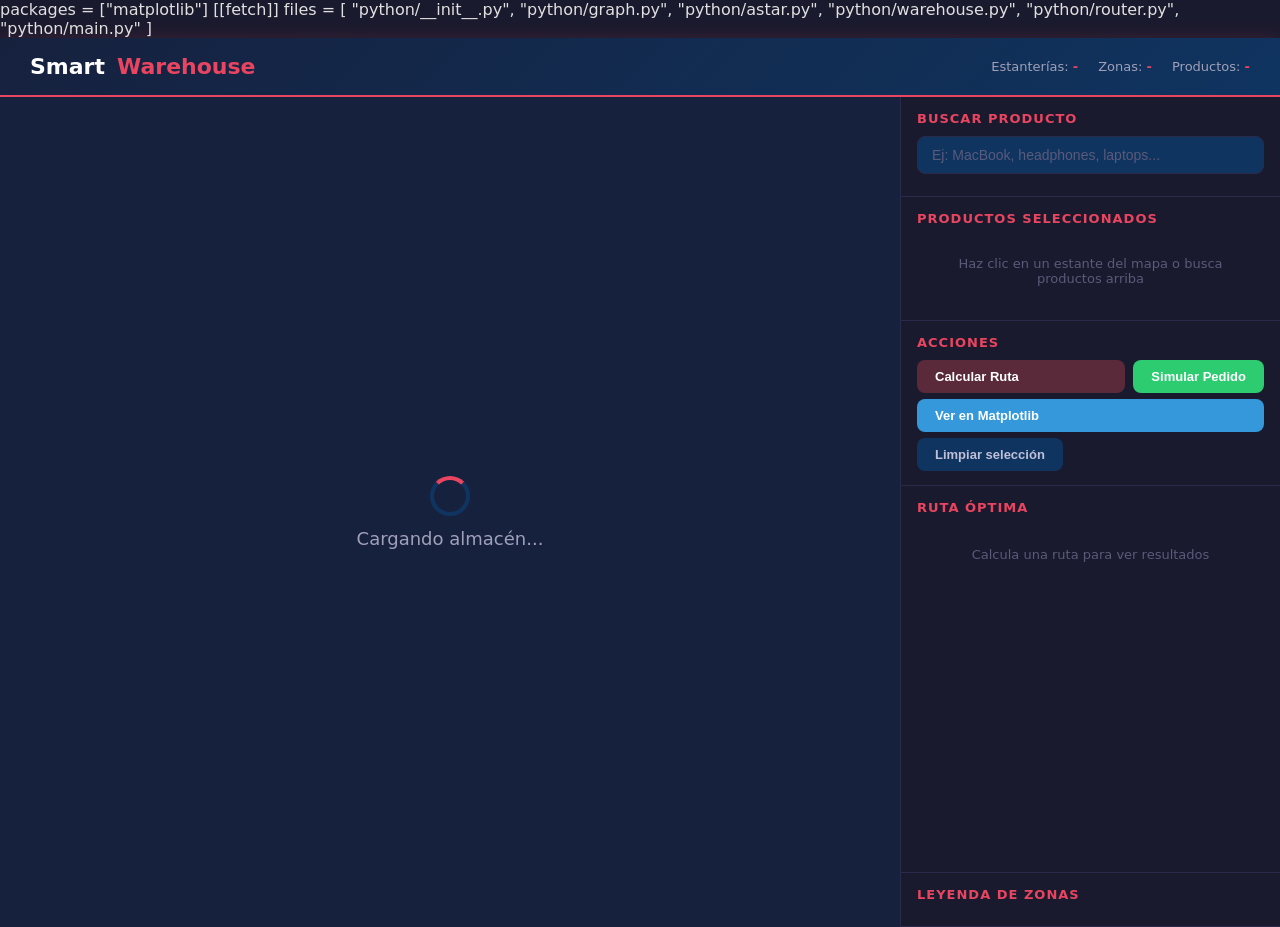
==== amazon-app/index.html @ 66ecd833 "chore: Amazon App initialization!" ====
<!DOCTYPE html>
<html lang="es">
<head>
  <meta charset="UTF-8">
  <meta name="viewport" content="width=device-width, initial-scale=1.0">
  <title>Smart Warehouse - Amazon</title>
  <link rel="stylesheet" href="style.css">
  <link rel="stylesheet" href="https://pyscript.net/releases/2024.11.1/core.css">
  <script type="module" src="https://pyscript.net/releases/2024.11.1/core.js"></script>
</head>
<body>

<py-config>
packages = ["matplotlib"]
[[fetch]]
files = [
  "python/__init__.py",
  "python/graph.py",
  "python/astar.py",
  "python/warehouse.py",
  "python/router.py",
  "python/main.py"
]
</py-config>

<header class="app-header">
  <h1>Smart <span>Warehouse</span></h1>
  <div class="header-info">
    <span>Estanterías: <strong id="stat-shelfs">-</strong></span>
    <span>Zonas: <strong id="stat-zones">-</strong></span>
    <span>Productos: <strong id="stat-products">-</strong></span>
  </div>
</header>

<div class="app-main">
  <div class="canvas-panel">
    <div class="canvas-loading" id="canvas-loading">
      <div class="spinner"></div>
      <span>Cargando almacén...</span>
    </div>
    <canvas id="warehouse-canvas" style="display:none"></canvas>
  </div>

  <div class="side-panel">
    <div class="panel-section">
      <h3>Buscar Producto</h3>
      <input type="text" class="search-box" id="search-box" placeholder="Ej: MacBook, headphones, laptops...">
      <div class="product-results" id="product-results"></div>
    </div>

    <div class="panel-section">
      <h3>Productos Seleccionados</h3>
      <div class="selected-list" id="selected-list">
        <div class="empty-state">Haz clic en un estante del mapa o busca productos arriba</div>
      </div>
    </div>

    <div class="panel-section">
      <h3>Acciones</h3>
      <div class="action-buttons">
        <button class="btn btn-primary" id="btn-calculate" disabled>Calcular Ruta</button>
        <button class="btn btn-success" id="btn-simulate">Simular Pedido</button>
      </div>
      <div style="margin-top:6px">
        <button class="btn btn-info" id="btn-matplotlib" style="width:100%" disabled>Ver en Matplotlib</button>
      </div>
      <div style="margin-top:6px">
        <button class="btn btn-secondary" id="btn-clear">Limpiar selecci&oacute;n</button>
      </div>
    </div>

    <div class="panel-section" style="flex:1; overflow:auto">
      <h3>Ruta &Oacute;ptima</h3>
      <div class="route-results" id="route-results">
        <div class="empty-state">Calcula una ruta para ver resultados</div>
      </div>
    </div>

    <div class="panel-section">
      <h3>Leyenda de Zonas</h3>
      <div class="zone-legend" id="zone-legend"></div>
    </div>
  </div>
</div>

<div class="modal-overlay" id="modal-matplotlib">
  <div class="modal-content">
    <button class="modal-close" id="modal-close">&times;</button>
    <img id="matplotlib-img" alt="Matplotlib Render">
  </div>
</div>

<script id="pyscript-main" type="py">
import json
from python.main import init_app, get_warehouse_data
from pyscript import window
from js import fetch, JSON

async def load_data():
    try:
        shelfs_r = await fetch("data/shelfs.json")
        zones_r = await fetch("data/zones.json")
        cats_r = await fetch("data/categories.json")
        prods_r = await fetch("data/products.json")
        shelfs_json = await shelfs_r.text()
        zones_json = await zones_r.text()
        cats_json = await cats_r.text()
        prods_json = await prods_r.text()
        result = json.loads(init_app(shelfs_json, zones_json, cats_json, prods_json))
        return result
    except Exception as e:
        print(f"Error loading data: {e}")
        return {"error": str(e)}

result = await load_data()
print(f"Warehouse initialized: {result}")

if "shelfs" in result:
    window.warehouseData = JSON.parse(get_warehouse_data())
    window.dispatchEvent(window.Event.new("warehouse-ready"))
</script>

<script>
let warehouseData = null;
let selectedShelves = [];
let currentRoute = null;

window.addEventListener('warehouse-ready', function() {
  warehouseData = window.warehouseData;
  document.getElementById('stat-shelfs').textContent = warehouseData.shelfs.length;
  document.getElementById('stat-zones').textContent = warehouseData.zones.length;
  document.getElementById('canvas-loading').style.display = 'none';
  document.getElementById('warehouse-canvas').style.display = 'block';
  initCanvas();
  renderLegend();
  document.getElementById('search-box').focus();
});

function initCanvas() {
  const canvas = document.getElementById('warehouse-canvas');
  const panel = canvas.parentElement;
  const size = Math.min(panel.clientWidth - 40, panel.clientHeight - 40, 700);
  canvas.width = Math.max(size, 400);
  canvas.height = Math.max(size * 0.9, 400);
  drawWarehouse(canvas);
  canvas.addEventListener('click', onCanvasClick);
  canvas.addEventListener('mousemove', onCanvasMove);
}

function getScale(canvas) {
  const ph = canvas.height - 80;
  const pw = canvas.width - 80;
  return Math.min(pw, ph) / 110;
}

function toCanvas(canvas, wx, wy) {
  const s = getScale(canvas);
  const cx = canvas.width / 2;
  const cy = canvas.height / 2;
  return { x: cx + (wx - 50) * s, y: cy + (wy - 50) * s };
}

function toWorld(canvas, px, py) {
  const s = getScale(canvas);
  const cx = canvas.width / 2;
  const cy = canvas.height / 2;
  return { x: (px - cx) / s + 50, y: (py - cy) / s + 50 };
}

function roundRect(ctx, x, y, w, h, r) {
  ctx.beginPath();
  ctx.moveTo(x + r, y);
  ctx.lineTo(x + w - r, y);
  ctx.quadraticCurveTo(x + w, y, x + w, y + r);
  ctx.lineTo(x + w, y + h - r);
  ctx.quadraticCurveTo(x + w, y + h, x + w - r, y + h);
  ctx.lineTo(x + r, y + h);
  ctx.quadraticCurveTo(x, y + h, x, y + h - r);
  ctx.lineTo(x, y + r);
  ctx.quadraticCurveTo(x, y, x + r, y);
  ctx.closePath();
}

function drawWarehouse(canvas) {
  if (!warehouseData) return;
  const ctx = canvas.getContext('2d');
  ctx.clearRect(0, 0, canvas.width, canvas.height);
  drawBackground(ctx, canvas);
  drawZones(ctx, canvas);
  drawShelves(ctx, canvas);
  drawZoneLabels(ctx, canvas);
  drawDockPick(ctx, canvas);
  if (currentRoute) drawRoute(ctx, canvas, currentRoute.path);
}

function drawBackground(ctx, canvas) {
  ctx.fillStyle = '#0d1b2a';
  ctx.fillRect(0, 0, canvas.width, canvas.height);
  ctx.strokeStyle = '#1a2a4a';
  ctx.lineWidth = 0.5;
  const s = getScale(canvas);
  const cx = canvas.width / 2;
  const cy = canvas.height / 2;
  for (let i = 0; i <= 10; i++) {
    const wx = i * 10;
    const px = cx + (wx - 50) * s;
    const py = cy + (i * 10 - 50) * s;
    ctx.beginPath();
    ctx.moveTo(cx - 50 * s, py);
    ctx.lineTo(cx + 50 * s, py);
    ctx.stroke();
    ctx.beginPath();
    ctx.moveTo(px, cy - 50 * s);
    ctx.lineTo(px, cy + 50 * s);
    ctx.stroke();
  }
}

function drawZones(ctx, canvas) {
  const s = getScale(canvas);
  const cx = canvas.width / 2;
  const cy = canvas.height / 2;
  warehouseData.zones.forEach(function(z) {
    const shelfs = warehouseData.shelfs.filter(function(sh) { return z.shelfs.indexOf(sh.id) >= 0; });
    if (shelfs.length === 0) return;
    const xs = shelfs.map(function(sh) { return sh.x; });
    const ys = shelfs.map(function(sh) { return sh.y; });
    const minX = Math.min.apply(null, xs) - 6;
    const maxX = Math.max.apply(null, xs) + 6;
    const minY = Math.min.apply(null, ys) - 6;
    const maxY = Math.max.apply(null, ys) + 6;
    const p1 = toCanvas(canvas, minX, minY);
    const p2 = toCanvas(canvas, maxX, maxY);

    ctx.fillStyle = z.color + '30';
    ctx.strokeStyle = z.color + '60';
    ctx.lineWidth = 1.5;
    ctx.setLineDash([4, 4]);
    roundRect(ctx, p1.x, p1.y, p2.x - p1.x, p2.y - p1.y, 4);
    ctx.fill();
    ctx.stroke();
    ctx.setLineDash([]);
  });
}

function drawShelves(ctx, canvas) {
  const s = getScale(canvas);
  const zoneColors = {};
  warehouseData.zones.forEach(function(z) { zoneColors[z.id] = z.color; });

  warehouseData.shelfs.forEach(function(sh) {
    const zc = zoneColors[sh.zone] || '#555';
    const p = toCanvas(canvas, sh.x, sh.y);
    const size = Math.max(s * 3.5, 10);
    const isSel = selectedShelves.indexOf(sh.id) >= 0;

    ctx.fillStyle = zc;
    roundRect(ctx, p.x - size / 2, p.y - size / 2, size, size, 2);
    ctx.fill();

    if (isSel) {
      ctx.strokeStyle = '#FFD700';
      ctx.lineWidth = 2.5;
      ctx.shadowColor = '#FFD70088';
      ctx.shadowBlur = 12;
      roundRect(ctx, p.x - size / 2 - 2, p.y - size / 2 - 2, size + 4, size + 4, 3);
      ctx.stroke();
      ctx.shadowBlur = 0;
    }

    if (s > 5) {
      ctx.fillStyle = 'rgba(0,0,0,0.5)';
      ctx.font = Math.max(s * 1.2, 6) + 'px sans-serif';
      ctx.textAlign = 'center';
      ctx.textBaseline = 'middle';
      ctx.fillText(sh.row + ',' + sh.col, p.x + 1, p.y + 1);
      ctx.fillStyle = '#fff';
      ctx.fillText(sh.row + ',' + sh.col, p.x, p.y);
    }
  });
}

function drawZoneLabels(ctx, canvas) {
  const s = getScale(canvas);
  warehouseData.zones.forEach(function(z) {
    if (z.label === 'AISLE') return;
    const shelfs = warehouseData.shelfs.filter(function(sh) { return z.shelfs.indexOf(sh.id) >= 0; });
    if (shelfs.length === 0) return;
    const xs = shelfs.map(function(sh) { return sh.x; });
    const ys = shelfs.map(function(sh) { return sh.y; });
    const cx2 = (Math.min.apply(null, xs) + Math.max.apply(null, xs)) / 2;
    const cy2 = Math.min.apply(null, ys) - 12;
    const p = toCanvas(canvas, cx2, cy2);

    ctx.font = 'bold ' + Math.max(s * 1.8, 10) + 'px sans-serif';
    ctx.textAlign = 'center';
    ctx.textBaseline = 'bottom';
    ctx.fillStyle = 'rgba(0,0,0,0.6)';
    ctx.fillText(z.label, p.x + 1, p.y + 1);
    ctx.fillStyle = '#fff';
    ctx.fillText(z.label, p.x, p.y);
  });
}

function drawDockPick(ctx, canvas) {
  const dock = toCanvas(canvas, 0, 55);
  const pick = toCanvas(canvas, 100, 55);
  const r = Math.max(getScale(canvas) * 4, 14);

  ctx.shadowColor = '#ff444488';
  ctx.shadowBlur = 20;
  ctx.fillStyle = '#e94560';
  ctx.beginPath();
  ctx.arc(dock.x, dock.y, r, 0, Math.PI * 2);
  ctx.fill();
  ctx.shadowBlur = 0;
  ctx.fillStyle = '#fff';
  ctx.font = 'bold ' + (r * 0.6) + 'px sans-serif';
  ctx.textAlign = 'center';
  ctx.textBaseline = 'middle';
  ctx.fillText('D', dock.x, dock.y);
  ctx.fillStyle = '#e94560';
  ctx.font = 'bold ' + (r * 0.45) + 'px sans-serif';
  ctx.fillText('DOCK', dock.x, dock.y + r + 12);

  ctx.shadowColor = '#2ecc7188';
  ctx.shadowBlur = 20;
  ctx.fillStyle = '#2ecc71';
  ctx.beginPath();
  ctx.arc(pick.x, pick.y, r, 0, Math.PI * 2);
  ctx.fill();
  ctx.shadowBlur = 0;
  ctx.fillStyle = '#fff';
  ctx.font = 'bold ' + (r * 0.6) + 'px sans-serif';
  ctx.textAlign = 'center';
  ctx.textBaseline = 'middle';
  ctx.fillText('P', pick.x, pick.y);
  ctx.fillStyle = '#2ecc71';
  ctx.font = 'bold ' + (r * 0.45) + 'px sans-serif';
  ctx.fillText('PICK', pick.x, pick.y + r + 12);
}

function drawRoute(ctx, canvas, path) {
  if (!path || path.length < 2) return;
  const shelfMap = {};
  warehouseData.shelfs.forEach(function(sh) { shelfMap[sh.id] = { x: sh.x, y: sh.y }; });
  shelfMap['Dock_0'] = { x: 0, y: 55 };
  shelfMap['Picking_0'] = { x: 100, y: 55 };

  for (let i = 0; i < path.length - 1; i++) {
    const a = path[i], b = path[i + 1];
    const na = shelfMap[a], nb = shelfMap[b];
    if (!na || !nb) continue;
    const p1 = toCanvas(canvas, na.x, na.y);
    const p2 = toCanvas(canvas, nb.x, nb.y);

    ctx.shadowColor = '#FF444488';
    ctx.shadowBlur = 10;
    ctx.strokeStyle = '#FF4444';
    ctx.lineWidth = Math.max(getScale(canvas) * 0.5, 3);
    ctx.beginPath();
    ctx.moveTo(p1.x, p1.y);
    ctx.lineTo(p2.x, p2.y);
    ctx.stroke();

    ctx.fillStyle = '#FFD700';
    ctx.shadowColor = '#FFD70088';
    ctx.shadowBlur = 8;
    ctx.beginPath();
    ctx.arc((p1.x + p2.x) / 2, (p1.y + p2.y) / 2, Math.max(getScale(canvas) * 0.4, 3), 0, Math.PI * 2);
    ctx.fill();
  }
  ctx.shadowBlur = 0;
}

function onCanvasClick(e) {
  const canvas = document.getElementById('warehouse-canvas');
  const rect = canvas.getBoundingClientRect();
  const x = e.clientX - rect.left;
  const y = e.clientY - rect.top;
  const world = toWorld(canvas, x, y);

  let closest = null;
  let minDist = 12;
  warehouseData.shelfs.forEach(function(sh) {
    const d = Math.sqrt((sh.x - world.x) ** 2 + (sh.y - world.y) ** 2);
    if (d < minDist) { minDist = d; closest = sh; }
  });

  if (closest) {
    const idx = selectedShelves.indexOf(closest.id);
    if (idx >= 0) selectedShelves.splice(idx, 1);
    else selectedShelves.push(closest.id);
    currentRoute = null;
    document.getElementById('btn-matplotlib').disabled = true;
    updateSelectedUI();
    drawWarehouse(canvas);
  }
}

function onCanvasMove(e) {
  const canvas = document.getElementById('warehouse-canvas');
  const rect = canvas.getBoundingClientRect();
  const world = toWorld(canvas, e.clientX - rect.left, e.clientY - rect.top);
  let found = false;
  warehouseData.shelfs.forEach(function(sh) {
    const d = Math.sqrt((sh.x - world.x) ** 2 + (sh.y - world.y) ** 2);
    if (d < 12) found = true;
  });
  canvas.style.cursor = found ? 'pointer' : 'default';
}

function updateSelectedUI() {
  const list = document.getElementById('selected-list');
  const btn = document.getElementById('btn-calculate');

  if (selectedShelves.length === 0) {
    list.innerHTML = '<div class="empty-state">Haz clic en un estante del mapa o busca productos arriba</div>';
    btn.disabled = true;
  } else {
    let html = '';
    selectedShelves.forEach(function(id) {
      const sh = warehouseData.shelfs.find(function(s) { return s.id === id; });
      if (sh) {
        html += '<span class="selected-tag" onclick="removeShelf(\'' + id + '\')">'
          + id + ' <span class="remove">&times;</span></span>';
      }
    });
    list.innerHTML = html;
    btn.disabled = false;
  }
}

function removeShelf(id) {
  const idx = selectedShelves.indexOf(id);
  if (idx >= 0) selectedShelves.splice(idx, 1);
  currentRoute = null;
  document.getElementById('btn-matplotlib').disabled = true;
  updateSelectedUI();
  drawWarehouse(document.getElementById('warehouse-canvas'));
}

async function calculateRouteAction() {
  if (selectedShelves.length === 0) return;
  const btn = document.getElementById('btn-calculate');
  btn.textContent = 'Calculando...';
  btn.disabled = true;
  try {
    const resultJson = await window.calculateRoute(JSON.stringify(selectedShelves));
    const route = JSON.parse(resultJson);
    if (route.error) { alert(route.error); return; }
    currentRoute = route;
    drawWarehouse(document.getElementById('warehouse-canvas'));
    displayRouteResults(route);
    document.getElementById('btn-matplotlib').disabled = false;
  } catch (e) { console.error(e); }
  btn.textContent = 'Calcular Ruta';
  btn.disabled = false;
}

function displayRouteResults(route) {
  const div = document.getElementById('route-results');
  let html = '<div class="route-path">';
  route.path.forEach(function(node, i) {
    html += '<span class="route-node">' + node + '</span>';
    if (i < route.path.length - 1) html += '<span class="route-arrow">→</span>';
  });
  html += '</div>';
  html += '<div class="route-metrics">'
    + '<div class="metric"><div class="value">' + route.total_distance + '</div><div class="label">Distancia</div></div>'
    + '<div class="metric"><div class="value">' + route.path.length + '</div><div class="label">Nodos</div></div>'
    + '<div class="metric"><div class="value">' + (route.segments ? route.segments.length - 1 : 0) + '</div><div class="label">Paradas</div></div>'
    + '</div>';
  div.innerHTML = html;
}

async function simulateOrderAction() {
  try {
    const resultJson = await window.simulateOrder(5);
    const result = JSON.parse(resultJson);
    if (!result.route) return;
    selectedShelves.length = 0;
    (result.shelves_visited || []).forEach(function(id) {
      if (selectedShelves.indexOf(id) < 0) selectedShelves.push(id);
    });
    currentRoute = result.route;
    updateSelectedUI();
    drawWarehouse(document.getElementById('warehouse-canvas'));
    displayRouteResults(result.route);
    document.getElementById('btn-matplotlib').disabled = false;
    if (result.products) {
      const pr = document.getElementById('product-results');
      pr.innerHTML = result.products.map(function(p) {
        return '<div class="product-item"><span style="color:#4ecdc4">&#127922;</span>'
          + '<span class="prod-title">' + p.title + '</span>'
          + '<span class="prod-shelf">' + p.shelf + '</span></div>';
      }).join('');
    }
  } catch (e) { console.error(e); }
}

async function showMatplotlib() {
  if (!currentRoute) return;
  const modal = document.getElementById('modal-matplotlib');
  const img = document.getElementById('matplotlib-img');
  img.src = '';
  modal.classList.add('active');
  try {
    img.src = await window.renderMatplotlib(JSON.stringify(currentRoute));
  } catch (e) { console.error(e); }
}

async function searchProductsAction(query) {
  const div = document.getElementById('product-results');
  if (!query || query.length < 2) { div.innerHTML = ''; return; }
  try {
    const products = JSON.parse(await window.searchProducts(query));
    if (products.length === 0) { div.innerHTML = '<div class="empty-state">Sin resultados</div>'; return; }
    div.innerHTML = products.map(function(p) {
      const sel = p.shelf && selectedShelves.indexOf(p.shelf) >= 0;
      return '<div class="product-item" onclick="' + (p.shelf ? "selectFromSearch('" + p.shelf + "')" : '') + '">'
        + '<input type="checkbox" ' + (sel ? 'checked' : '') + ' ' + (!p.shelf ? 'disabled' : '') + '>'
        + '<span class="prod-title" title="' + p.title.replace(/"/g, '&quot;') + '">'
        + p.title.substring(0, 50) + (p.title.length > 50 ? '...' : '') + '</span>'
        + '<span class="prod-price">' + (p.price ? '$' + p.price : '') + '</span>'
        + '<span class="prod-shelf">' + (p.shelf || '') + '</span></div>';
    }).join('');
  } catch (e) { console.error(e); }
}

function selectFromSearch(shelfId) {
  if (!shelfId) return;
  const idx = selectedShelves.indexOf(shelfId);
  if (idx >= 0) { selectedShelves.splice(idx, 1); }
  else { selectedShelves.push(shelfId); }
  currentRoute = null;
  document.getElementById('btn-matplotlib').disabled = true;
  updateSelectedUI();
  drawWarehouse(document.getElementById('warehouse-canvas'));
}

function clearSelectionAction() {
  selectedShelves.length = 0;
  currentRoute = null;
  document.getElementById('btn-matplotlib').disabled = true;
  document.getElementById('route-results').innerHTML = '<div class="empty-state">Calcula una ruta para ver resultados</div>';
  updateSelectedUI();
  drawWarehouse(document.getElementById('warehouse-canvas'));
}

function renderLegend() {
  const div = document.getElementById('zone-legend');
  warehouseData.zones.forEach(function(z) {
    if (z.label === 'AISLE') return;
    div.innerHTML += '<div class="legend-item">'
      + '<div class="legend-color" style="background:' + z.color + '"></div> '
      + (z.category || z.id) + '</div>';
  });
}

document.getElementById('search-box').addEventListener('input', function(e) {
  searchProductsAction(e.target.value);
});
document.getElementById('btn-calculate').addEventListener('click', calculateRouteAction);
document.getElementById('btn-simulate').addEventListener('click', simulateOrderAction);
document.getElementById('btn-matplotlib').addEventListener('click', showMatplotlib);
document.getElementById('btn-clear').addEventListener('click', clearSelectionAction);
document.getElementById('modal-close').addEventListener('click', function() {
  document.getElementById('modal-matplotlib').classList.remove('active');
});
document.getElementById('modal-matplotlib').addEventListener('click', function(e) {
  if (e.target === e.currentTarget) {
    document.getElementById('modal-matplotlib').classList.remove('active');
  }
});
window.addEventListener('resize', function() {
  const canvas = document.getElementById('warehouse-canvas');
  if (canvas && warehouseData) {
    const panel = canvas.parentElement;
    const size = Math.min(panel.clientWidth - 40, panel.clientHeight - 40, 700);
    canvas.width = Math.max(size, 400);
    canvas.height = Math.max(size * 0.9, 400);
    drawWarehouse(canvas);
  }
});
</script>

</body>
</html>
---- amazon-app/style.css ----
* { margin: 0; padding: 0; box-sizing: border-box; }

body {
  font-family: 'Segoe UI', system-ui, -apple-system, sans-serif;
  background: #1a1a2e;
  color: #e0e0e0;
  overflow-x: hidden;
}

.app-header {
  background: linear-gradient(135deg, #16213e 0%, #0f3460 100%);
  padding: 16px 30px;
  display: flex;
  align-items: center;
  justify-content: space-between;
  border-bottom: 2px solid #e94560;
  box-shadow: 0 2px 20px rgba(233, 69, 96, 0.2);
}

.app-header h1 {
  font-size: 22px;
  font-weight: 700;
  color: #fff;
  display: flex;
  align-items: center;
  gap: 12px;
}

.app-header h1 span {
  color: #e94560;
}

.header-info {
  display: flex;
  gap: 20px;
  font-size: 13px;
  color: #a0a0b8;
}

.header-info strong { color: #e94560; }

.app-main {
  display: flex;
  height: calc(100vh - 70px);
  gap: 0;
}

.canvas-panel {
  flex: 1;
  display: flex;
  align-items: center;
  justify-content: center;
  background: #16213e;
  position: relative;
  overflow: hidden;
}

#warehouse-canvas {
  border-radius: 12px;
  box-shadow: 0 0 40px rgba(0, 0, 0, 0.5);
  cursor: pointer;
  max-width: 95%;
  max-height: 95%;
}

.canvas-loading {
  position: absolute;
  color: #a0a0b8;
  font-size: 18px;
  display: flex;
  flex-direction: column;
  align-items: center;
  gap: 12px;
}

.spinner {
  width: 40px; height: 40px;
  border: 4px solid #0f3460;
  border-top-color: #e94560;
  border-radius: 50%;
  animation: spin 0.8s linear infinite;
}

@keyframes spin { to { transform: rotate(360deg); } }

.side-panel {
  width: 380px;
  min-width: 380px;
  background: #1a1a2e;
  border-left: 1px solid #2a2a4a;
  display: flex;
  flex-direction: column;
  overflow: hidden;
}

.panel-section {
  padding: 14px 16px;
  border-bottom: 1px solid #2a2a4a;
}

.panel-section h3 {
  font-size: 13px;
  text-transform: uppercase;
  letter-spacing: 1px;
  color: #e94560;
  margin-bottom: 10px;
}

.search-box {
  width: 100%;
  padding: 10px 14px;
  background: #0f3460;
  border: 1px solid #2a2a4a;
  border-radius: 8px;
  color: #fff;
  font-size: 14px;
  outline: none;
  transition: border-color 0.2s;
}

.search-box:focus { border-color: #e94560; }
.search-box::placeholder { color: #5a5a7a; }

.product-results {
  max-height: 180px;
  overflow-y: auto;
  margin-top: 8px;
}

.product-results::-webkit-scrollbar { width: 4px; }
.product-results::-webkit-scrollbar-thumb { background: #e94560; border-radius: 4px; }

.product-item {
  display: flex;
  align-items: center;
  gap: 10px;
  padding: 6px 8px;
  border-radius: 6px;
  cursor: pointer;
  transition: background 0.15s;
  font-size: 13px;
}

.product-item:hover { background: #0f3460; }

.product-item input[type="checkbox"] {
  accent-color: #e94560;
  width: 16px; height: 16px;
  cursor: pointer;
}

.product-item .prod-title {
  flex: 1;
  overflow: hidden;
  text-overflow: ellipsis;
  white-space: nowrap;
  color: #c0c0d8;
}

.product-item .prod-shelf {
  font-size: 11px;
  color: #5a5a7a;
  white-space: nowrap;
}

.product-item .prod-price {
  font-size: 12px;
  color: #4ecdc4;
  font-weight: 600;
  white-space: nowrap;
}

.selected-list {
  min-height: 50px;
  max-height: 120px;
  overflow-y: auto;
}

.selected-tag {
  display: inline-flex;
  align-items: center;
  gap: 6px;
  background: #0f3460;
  border: 1px solid #e94560;
  border-radius: 6px;
  padding: 4px 10px;
  font-size: 12px;
  margin: 2px 4px 2px 0;
  cursor: pointer;
  transition: background 0.15s;
}

.selected-tag:hover { background: #e94560; }
.selected-tag .remove { font-weight: bold; color: #e94560; }
.selected-tag:hover .remove { color: #fff; }

.action-buttons {
  display: flex;
  gap: 8px;
  flex-wrap: wrap;
}

.btn {
  padding: 9px 18px;
  border: none;
  border-radius: 8px;
  font-size: 13px;
  font-weight: 600;
  cursor: pointer;
  transition: all 0.2s;
  display: flex;
  align-items: center;
  gap: 6px;
}

.btn-primary {
  background: #e94560;
  color: #fff;
  flex: 1;
}
.btn-primary:hover { background: #d63851; transform: translateY(-1px); }
.btn-primary:disabled { background: #5a2a3a; cursor: not-allowed; transform: none; }

.btn-secondary {
  background: #0f3460;
  color: #c0c0d8;
}
.btn-secondary:hover { background: #1a4a7a; }

.btn-success {
  background: #2ecc71;
  color: #fff;
}
.btn-success:hover { background: #27ae60; }

.btn-info {
  background: #3498db;
  color: #fff;
}
.btn-info:hover { background: #2980b9; }

.route-results {
  font-size: 13px;
  line-height: 1.6;
}

.route-path {
  display: flex;
  flex-wrap: wrap;
  gap: 4px;
  align-items: center;
  margin-top: 8px;
}

.route-node {
  background: #0f3460;
  padding: 3px 8px;
  border-radius: 4px;
  font-size: 11px;
  font-family: 'Consolas', monospace;
}

.route-arrow { color: #e94560; font-weight: bold; }

.route-metrics {
  display: flex;
  gap: 16px;
  margin-top: 8px;
}

.metric {
  background: #0f3460;
  padding: 8px 14px;
  border-radius: 8px;
  text-align: center;
}

.metric .value {
  font-size: 18px;
  font-weight: 700;
  color: #4ecdc4;
}

.metric .label {
  font-size: 11px;
  color: #5a5a7a;
  text-transform: uppercase;
}

/* Modal */
.modal-overlay {
  display: none;
  position: fixed;
  inset: 0;
  background: rgba(0,0,0,0.75);
  z-index: 1000;
  align-items: center;
  justify-content: center;
}

.modal-overlay.active { display: flex; }

.modal-content {
  background: #1a1a2e;
  border-radius: 16px;
  padding: 24px;
  max-width: 90vw;
  max-height: 90vh;
  overflow: auto;
  position: relative;
  border: 1px solid #2a2a4a;
}

.modal-close {
  position: absolute;
  top: 12px;
  right: 16px;
  background: none;
  border: none;
  color: #e94560;
  font-size: 28px;
  cursor: pointer;
  line-height: 1;
}

.modal-close:hover { color: #d63851; }

#matplotlib-img {
  max-width: 100%;
  max-height: 80vh;
  border-radius: 8px;
}

.empty-state {
  color: #5a5a7a;
  text-align: center;
  padding: 20px;
  font-size: 13px;
}

.zone-legend {
  display: flex;
  flex-wrap: wrap;
  gap: 4px;
  margin-top: 6px;
}

.legend-item {
  display: flex;
  align-items: center;
  gap: 4px;
  font-size: 10px;
  color: #a0a0b8;
}

.legend-color {
  width: 10px;
  height: 10px;
  border-radius: 2px;
  border: 1px solid #333;
}

@media (max-width: 900px) {
  .app-main { flex-direction: column; height: auto; }
  .side-panel { width: 100%; min-width: auto; border-left: none; border-top: 1px solid #2a2a4a; }
  .canvas-panel { min-height: 60vh; }
}
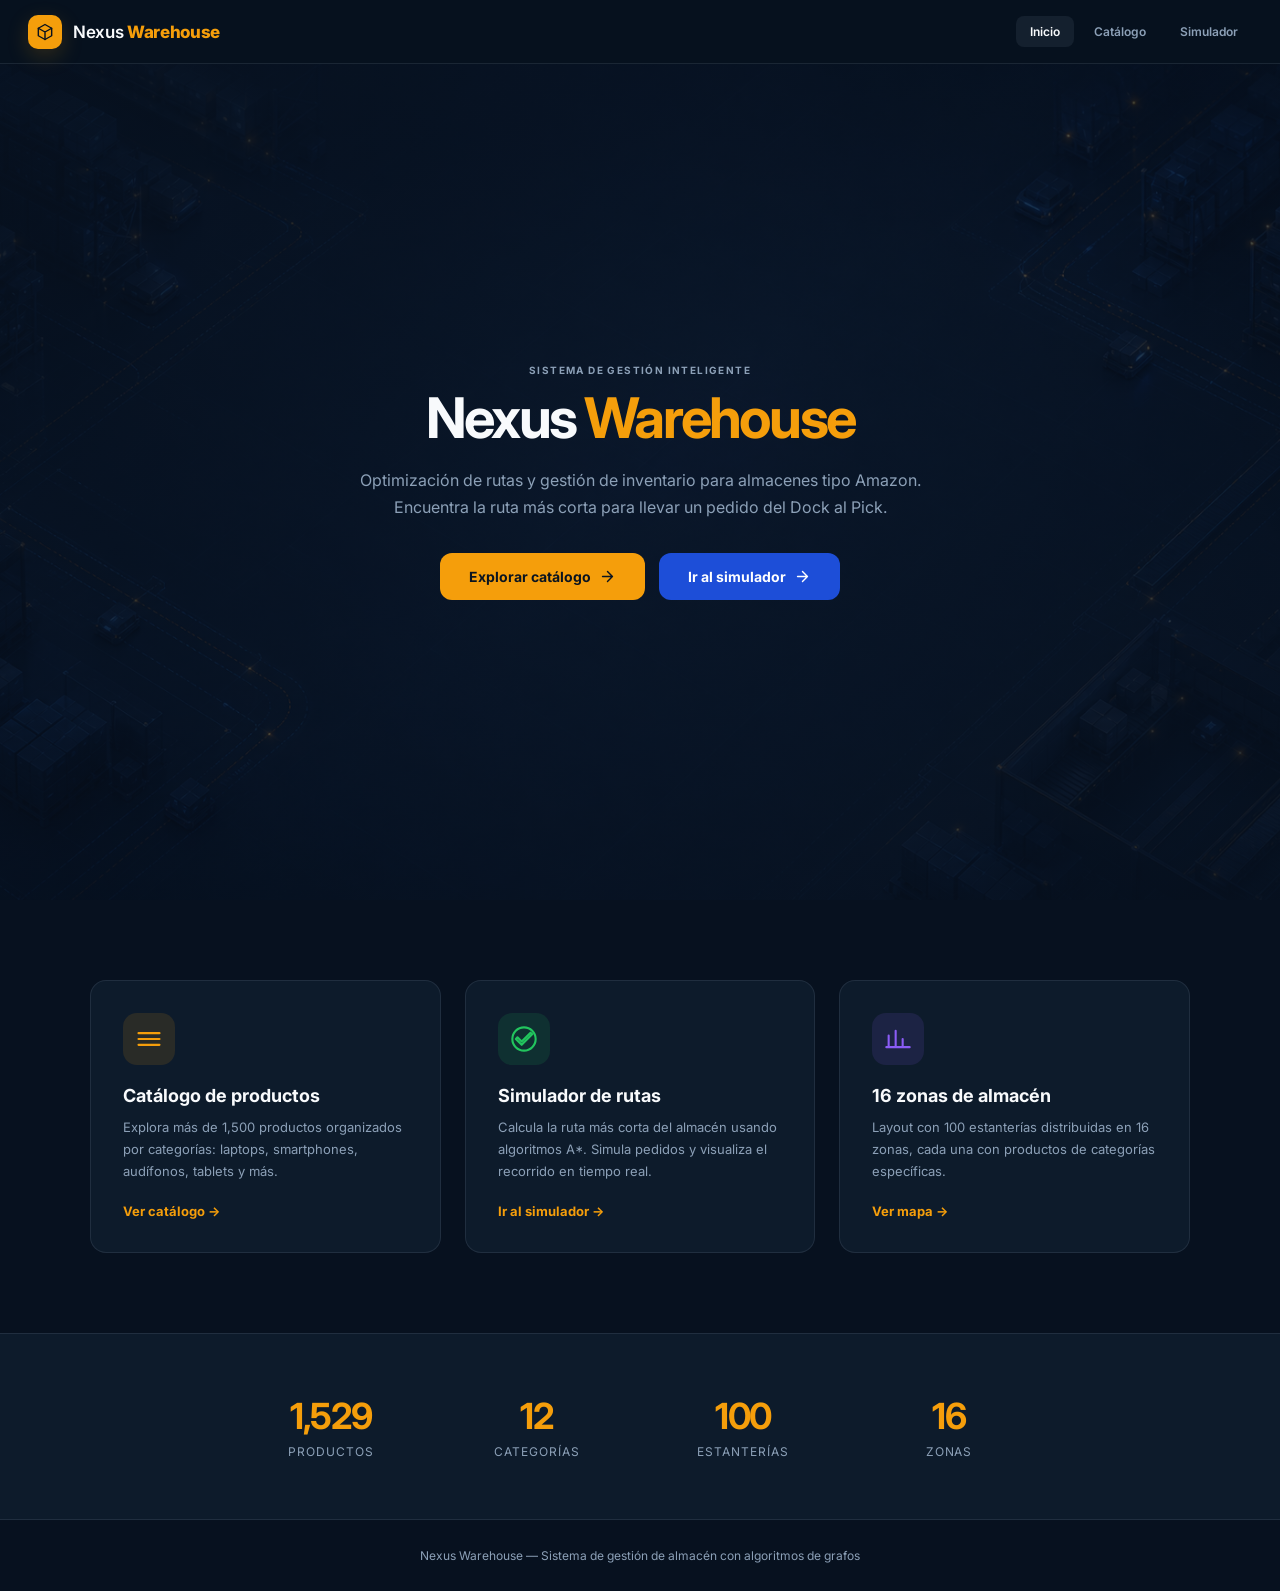
==== commit 0ed97cec: "Amazon project initialization!" ====
--- a/amazon-app/index.html
+++ b/amazon-app/index.html
@@ -3,587 +3,97 @@
 <head>
   <meta charset="UTF-8">
   <meta name="viewport" content="width=device-width, initial-scale=1.0">
-  <title>Smart Warehouse - Amazon</title>
+  <title>Nexus Warehouse</title>
   <link rel="stylesheet" href="style.css">
-  <link rel="stylesheet" href="https://pyscript.net/releases/2024.11.1/core.css">
-  <script type="module" src="https://pyscript.net/releases/2024.11.1/core.js"></script>
 </head>
-<body>
-
-<py-config>
-packages = ["matplotlib"]
-[[fetch]]
-files = [
-  "python/__init__.py",
-  "python/graph.py",
-  "python/astar.py",
-  "python/warehouse.py",
-  "python/router.py",
-  "python/main.py"
-]
-</py-config>
+<body class="landing-body">
 
 <header class="app-header">
-  <h1>Smart <span>Warehouse</span></h1>
-  <div class="header-info">
-    <span>Estanterías: <strong id="stat-shelfs">-</strong></span>
-    <span>Zonas: <strong id="stat-zones">-</strong></span>
-    <span>Productos: <strong id="stat-products">-</strong></span>
-  </div>
+  <a class="brand" href="index.html" aria-label="Nexus Warehouse">
+    <span class="brand-mark" aria-hidden="true">
+      <svg viewBox="0 0 24 24"><path d="M4 7.5 12 3l8 4.5v9L12 21l-8-4.5v-9Z"/><path d="m4 7.5 8 4.5 8-4.5M12 12v9"/></svg>
+    </span>
+    <span>Nexus <strong>Warehouse</strong></span>
+  </a>
+  <nav class="header-nav">
+    <a href="index.html" class="nav-link active">Inicio</a>
+    <a href="catalog.html" class="nav-link">Catálogo</a>
+    <a href="simulation.html" class="nav-link">Simulador</a>
+  </nav>
 </header>
 
-<div class="app-main">
-  <div class="canvas-panel">
-    <div class="canvas-loading" id="canvas-loading">
-      <div class="spinner"></div>
-      <span>Cargando almacén...</span>
-    </div>
-    <canvas id="warehouse-canvas" style="display:none"></canvas>
-  </div>
-
-  <div class="side-panel">
-    <div class="panel-section">
-      <h3>Buscar Producto</h3>
-      <input type="text" class="search-box" id="search-box" placeholder="Ej: MacBook, headphones, laptops...">
-      <div class="product-results" id="product-results"></div>
-    </div>
-
-    <div class="panel-section">
-      <h3>Productos Seleccionados</h3>
-      <div class="selected-list" id="selected-list">
-        <div class="empty-state">Haz clic en un estante del mapa o busca productos arriba</div>
-      </div>
-    </div>
-
-    <div class="panel-section">
-      <h3>Acciones</h3>
-      <div class="action-buttons">
-        <button class="btn btn-primary" id="btn-calculate" disabled>Calcular Ruta</button>
-        <button class="btn btn-success" id="btn-simulate">Simular Pedido</button>
-      </div>
-      <div style="margin-top:6px">
-        <button class="btn btn-info" id="btn-matplotlib" style="width:100%" disabled>Ver en Matplotlib</button>
-      </div>
-      <div style="margin-top:6px">
-        <button class="btn btn-secondary" id="btn-clear">Limpiar selecci&oacute;n</button>
-      </div>
-    </div>
-
-    <div class="panel-section" style="flex:1; overflow:auto">
-      <h3>Ruta &Oacute;ptima</h3>
-      <div class="route-results" id="route-results">
-        <div class="empty-state">Calcula una ruta para ver resultados</div>
-      </div>
-    </div>
-
-    <div class="panel-section">
-      <h3>Leyenda de Zonas</h3>
-      <div class="zone-legend" id="zone-legend"></div>
+<section class="landing-hero">
+  <div class="hero-overlay"></div>
+  <div class="hero-content">
+    <span class="eyebrow">Sistema de gestión inteligente</span>
+    <h1>Nexus <strong>Warehouse</strong></h1>
+    <p>Optimización de rutas y gestión de inventario para almacenes tipo Amazon. Encuentra la ruta más corta para llevar un pedido del Dock al Pick.</p>
+    <div class="hero-actions">
+      <a href="catalog.html" class="btn btn-primary btn-lg">
+        Explorar catálogo
+        <svg viewBox="0 0 24 24" width="18" height="18"><path d="M5 12h14M12 5l7 7-7 7"/></svg>
+      </a>
+      <a href="simulation.html" class="btn btn-secondary btn-lg">
+        Ir al simulador
+        <svg viewBox="0 0 24 24" width="18" height="18"><path d="M5 12h14M12 5l7 7-7 7"/></svg>
+      </a>
     </div>
   </div>
-</div>
+</section>
 
-<div class="modal-overlay" id="modal-matplotlib">
-  <div class="modal-content">
-    <button class="modal-close" id="modal-close">&times;</button>
-    <img id="matplotlib-img" alt="Matplotlib Render">
+<section class="landing-features">
+  <div class="features-grid">
+    <article class="feature-card">
+      <div class="feature-icon" style="background: rgba(245, 158, 11, .12); color: #f59e0b;">
+        <svg viewBox="0 0 24 24" width="28" height="28"><path d="M3 7h18M3 12h18M3 17h18"/></svg>
+      </div>
+      <h3>Catálogo de productos</h3>
+      <p>Explora más de 1,500 productos organizados por categorías: laptops, smartphones, audífonos, tablets y más.</p>
+      <a href="catalog.html" class="feature-link">Ver catálogo →</a>
+    </article>
+    <article class="feature-card">
+      <div class="feature-icon" style="background: rgba(34, 197, 94, .12); color: #22c55e;">
+        <svg viewBox="0 0 24 24" width="28" height="28"><path d="M12 2C6.48 2 2 6.48 2 12s4.48 10 10 10 10-4.48 10-10S17.52 2 12 2zm-2 15l-5-5 1.41-1.41L10 14.17l7.59-7.59L19 8l-9 9z"/></svg>
+      </div>
+      <h3>Simulador de rutas</h3>
+      <p>Calcula la ruta más corta del almacén usando algoritmos A*. Simula pedidos y visualiza el recorrido en tiempo real.</p>
+      <a href="simulation.html" class="feature-link">Ir al simulador →</a>
+    </article>
+    <article class="feature-card">
+      <div class="feature-icon" style="background: rgba(139, 92, 246, .12); color: #8b5cf6;">
+        <svg viewBox="0 0 24 24" width="28" height="28"><path d="M4 19V9M10 19V5M16 19v-7M22 19H2"/></svg>
+      </div>
+      <h3>16 zonas de almacén</h3>
+      <p>Layout con 100 estanterías distribuidas en 16 zonas, cada una con productos de categorías específicas.</p>
+      <a href="simulation.html" class="feature-link">Ver mapa →</a>
+    </article>
   </div>
-</div>
+</section>
 
-<script id="pyscript-main" type="py">
-import json
-from python.main import init_app, get_warehouse_data
-from pyscript import window
-from js import fetch, JSON
+<section class="landing-stats">
+  <div class="stats-row">
+    <div class="landing-stat">
+      <strong>1,529</strong>
+      <span>Productos</span>
+    </div>
+    <div class="landing-stat">
+      <strong>12</strong>
+      <span>Categorías</span>
+    </div>
+    <div class="landing-stat">
+      <strong>100</strong>
+      <span>Estanterías</span>
+    </div>
+    <div class="landing-stat">
+      <strong>16</strong>
+      <span>Zonas</span>
+    </div>
+  </div>
+</section>
 
-async def load_data():
-    try:
-        shelfs_r = await fetch("data/shelfs.json")
-        zones_r = await fetch("data/zones.json")
-        cats_r = await fetch("data/categories.json")
-        prods_r = await fetch("data/products.json")
-        shelfs_json = await shelfs_r.text()
-        zones_json = await zones_r.text()
-        cats_json = await cats_r.text()
-        prods_json = await prods_r.text()
-        result = json.loads(init_app(shelfs_json, zones_json, cats_json, prods_json))
-        return result
-    except Exception as e:
-        print(f"Error loading data: {e}")
-        return {"error": str(e)}
-
-result = await load_data()
-print(f"Warehouse initialized: {result}")
-
-if "shelfs" in result:
-    window.warehouseData = JSON.parse(get_warehouse_data())
-    window.dispatchEvent(window.Event.new("warehouse-ready"))
-</script>
-
-<script>
-let warehouseData = null;
-let selectedShelves = [];
-let currentRoute = null;
-
-window.addEventListener('warehouse-ready', function() {
-  warehouseData = window.warehouseData;
-  document.getElementById('stat-shelfs').textContent = warehouseData.shelfs.length;
-  document.getElementById('stat-zones').textContent = warehouseData.zones.length;
-  document.getElementById('canvas-loading').style.display = 'none';
-  document.getElementById('warehouse-canvas').style.display = 'block';
-  initCanvas();
-  renderLegend();
-  document.getElementById('search-box').focus();
-});
-
-function initCanvas() {
-  const canvas = document.getElementById('warehouse-canvas');
-  const panel = canvas.parentElement;
-  const size = Math.min(panel.clientWidth - 40, panel.clientHeight - 40, 700);
-  canvas.width = Math.max(size, 400);
-  canvas.height = Math.max(size * 0.9, 400);
-  drawWarehouse(canvas);
-  canvas.addEventListener('click', onCanvasClick);
-  canvas.addEventListener('mousemove', onCanvasMove);
-}
-
-function getScale(canvas) {
-  const ph = canvas.height - 80;
-  const pw = canvas.width - 80;
-  return Math.min(pw, ph) / 110;
-}
-
-function toCanvas(canvas, wx, wy) {
-  const s = getScale(canvas);
-  const cx = canvas.width / 2;
-  const cy = canvas.height / 2;
-  return { x: cx + (wx - 50) * s, y: cy + (wy - 50) * s };
-}
-
-function toWorld(canvas, px, py) {
-  const s = getScale(canvas);
-  const cx = canvas.width / 2;
-  const cy = canvas.height / 2;
-  return { x: (px - cx) / s + 50, y: (py - cy) / s + 50 };
-}
-
-function roundRect(ctx, x, y, w, h, r) {
-  ctx.beginPath();
-  ctx.moveTo(x + r, y);
-  ctx.lineTo(x + w - r, y);
-  ctx.quadraticCurveTo(x + w, y, x + w, y + r);
-  ctx.lineTo(x + w, y + h - r);
-  ctx.quadraticCurveTo(x + w, y + h, x + w - r, y + h);
-  ctx.lineTo(x + r, y + h);
-  ctx.quadraticCurveTo(x, y + h, x, y + h - r);
-  ctx.lineTo(x, y + r);
-  ctx.quadraticCurveTo(x, y, x + r, y);
-  ctx.closePath();
-}
-
-function drawWarehouse(canvas) {
-  if (!warehouseData) return;
-  const ctx = canvas.getContext('2d');
-  ctx.clearRect(0, 0, canvas.width, canvas.height);
-  drawBackground(ctx, canvas);
-  drawZones(ctx, canvas);
-  drawShelves(ctx, canvas);
-  drawZoneLabels(ctx, canvas);
-  drawDockPick(ctx, canvas);
-  if (currentRoute) drawRoute(ctx, canvas, currentRoute.path);
-}
-
-function drawBackground(ctx, canvas) {
-  ctx.fillStyle = '#0d1b2a';
-  ctx.fillRect(0, 0, canvas.width, canvas.height);
-  ctx.strokeStyle = '#1a2a4a';
-  ctx.lineWidth = 0.5;
-  const s = getScale(canvas);
-  const cx = canvas.width / 2;
-  const cy = canvas.height / 2;
-  for (let i = 0; i <= 10; i++) {
-    const wx = i * 10;
-    const px = cx + (wx - 50) * s;
-    const py = cy + (i * 10 - 50) * s;
-    ctx.beginPath();
-    ctx.moveTo(cx - 50 * s, py);
-    ctx.lineTo(cx + 50 * s, py);
-    ctx.stroke();
-    ctx.beginPath();
-    ctx.moveTo(px, cy - 50 * s);
-    ctx.lineTo(px, cy + 50 * s);
-    ctx.stroke();
-  }
-}
-
-function drawZones(ctx, canvas) {
-  const s = getScale(canvas);
-  const cx = canvas.width / 2;
-  const cy = canvas.height / 2;
-  warehouseData.zones.forEach(function(z) {
-    const shelfs = warehouseData.shelfs.filter(function(sh) { return z.shelfs.indexOf(sh.id) >= 0; });
-    if (shelfs.length === 0) return;
-    const xs = shelfs.map(function(sh) { return sh.x; });
-    const ys = shelfs.map(function(sh) { return sh.y; });
-    const minX = Math.min.apply(null, xs) - 6;
-    const maxX = Math.max.apply(null, xs) + 6;
-    const minY = Math.min.apply(null, ys) - 6;
-    const maxY = Math.max.apply(null, ys) + 6;
-    const p1 = toCanvas(canvas, minX, minY);
-    const p2 = toCanvas(canvas, maxX, maxY);
-
-    ctx.fillStyle = z.color + '30';
-    ctx.strokeStyle = z.color + '60';
-    ctx.lineWidth = 1.5;
-    ctx.setLineDash([4, 4]);
-    roundRect(ctx, p1.x, p1.y, p2.x - p1.x, p2.y - p1.y, 4);
-    ctx.fill();
-    ctx.stroke();
-    ctx.setLineDash([]);
-  });
-}
-
-function drawShelves(ctx, canvas) {
-  const s = getScale(canvas);
-  const zoneColors = {};
-  warehouseData.zones.forEach(function(z) { zoneColors[z.id] = z.color; });
-
-  warehouseData.shelfs.forEach(function(sh) {
-    const zc = zoneColors[sh.zone] || '#555';
-    const p = toCanvas(canvas, sh.x, sh.y);
-    const size = Math.max(s * 3.5, 10);
-    const isSel = selectedShelves.indexOf(sh.id) >= 0;
-
-    ctx.fillStyle = zc;
-    roundRect(ctx, p.x - size / 2, p.y - size / 2, size, size, 2);
-    ctx.fill();
-
-    if (isSel) {
-      ctx.strokeStyle = '#FFD700';
-      ctx.lineWidth = 2.5;
-      ctx.shadowColor = '#FFD70088';
-      ctx.shadowBlur = 12;
-      roundRect(ctx, p.x - size / 2 - 2, p.y - size / 2 - 2, size + 4, size + 4, 3);
-      ctx.stroke();
-      ctx.shadowBlur = 0;
-    }
-
-    if (s > 5) {
-      ctx.fillStyle = 'rgba(0,0,0,0.5)';
-      ctx.font = Math.max(s * 1.2, 6) + 'px sans-serif';
-      ctx.textAlign = 'center';
-      ctx.textBaseline = 'middle';
-      ctx.fillText(sh.row + ',' + sh.col, p.x + 1, p.y + 1);
-      ctx.fillStyle = '#fff';
-      ctx.fillText(sh.row + ',' + sh.col, p.x, p.y);
-    }
-  });
-}
-
-function drawZoneLabels(ctx, canvas) {
-  const s = getScale(canvas);
-  warehouseData.zones.forEach(function(z) {
-    if (z.label === 'AISLE') return;
-    const shelfs = warehouseData.shelfs.filter(function(sh) { return z.shelfs.indexOf(sh.id) >= 0; });
-    if (shelfs.length === 0) return;
-    const xs = shelfs.map(function(sh) { return sh.x; });
-    const ys = shelfs.map(function(sh) { return sh.y; });
-    const cx2 = (Math.min.apply(null, xs) + Math.max.apply(null, xs)) / 2;
-    const cy2 = Math.min.apply(null, ys) - 12;
-    const p = toCanvas(canvas, cx2, cy2);
-
-    ctx.font = 'bold ' + Math.max(s * 1.8, 10) + 'px sans-serif';
-    ctx.textAlign = 'center';
-    ctx.textBaseline = 'bottom';
-    ctx.fillStyle = 'rgba(0,0,0,0.6)';
-    ctx.fillText(z.label, p.x + 1, p.y + 1);
-    ctx.fillStyle = '#fff';
-    ctx.fillText(z.label, p.x, p.y);
-  });
-}
-
-function drawDockPick(ctx, canvas) {
-  const dock = toCanvas(canvas, 0, 55);
-  const pick = toCanvas(canvas, 100, 55);
-  const r = Math.max(getScale(canvas) * 4, 14);
-
-  ctx.shadowColor = '#ff444488';
-  ctx.shadowBlur = 20;
-  ctx.fillStyle = '#e94560';
-  ctx.beginPath();
-  ctx.arc(dock.x, dock.y, r, 0, Math.PI * 2);
-  ctx.fill();
-  ctx.shadowBlur = 0;
-  ctx.fillStyle = '#fff';
-  ctx.font = 'bold ' + (r * 0.6) + 'px sans-serif';
-  ctx.textAlign = 'center';
-  ctx.textBaseline = 'middle';
-  ctx.fillText('D', dock.x, dock.y);
-  ctx.fillStyle = '#e94560';
-  ctx.font = 'bold ' + (r * 0.45) + 'px sans-serif';
-  ctx.fillText('DOCK', dock.x, dock.y + r + 12);
-
-  ctx.shadowColor = '#2ecc7188';
-  ctx.shadowBlur = 20;
-  ctx.fillStyle = '#2ecc71';
-  ctx.beginPath();
-  ctx.arc(pick.x, pick.y, r, 0, Math.PI * 2);
-  ctx.fill();
-  ctx.shadowBlur = 0;
-  ctx.fillStyle = '#fff';
-  ctx.font = 'bold ' + (r * 0.6) + 'px sans-serif';
-  ctx.textAlign = 'center';
-  ctx.textBaseline = 'middle';
-  ctx.fillText('P', pick.x, pick.y);
-  ctx.fillStyle = '#2ecc71';
-  ctx.font = 'bold ' + (r * 0.45) + 'px sans-serif';
-  ctx.fillText('PICK', pick.x, pick.y + r + 12);
-}
-
-function drawRoute(ctx, canvas, path) {
-  if (!path || path.length < 2) return;
-  const shelfMap = {};
-  warehouseData.shelfs.forEach(function(sh) { shelfMap[sh.id] = { x: sh.x, y: sh.y }; });
-  shelfMap['Dock_0'] = { x: 0, y: 55 };
-  shelfMap['Picking_0'] = { x: 100, y: 55 };
-
-  for (let i = 0; i < path.length - 1; i++) {
-    const a = path[i], b = path[i + 1];
-    const na = shelfMap[a], nb = shelfMap[b];
-    if (!na || !nb) continue;
-    const p1 = toCanvas(canvas, na.x, na.y);
-    const p2 = toCanvas(canvas, nb.x, nb.y);
-
-    ctx.shadowColor = '#FF444488';
-    ctx.shadowBlur = 10;
-    ctx.strokeStyle = '#FF4444';
-    ctx.lineWidth = Math.max(getScale(canvas) * 0.5, 3);
-    ctx.beginPath();
-    ctx.moveTo(p1.x, p1.y);
-    ctx.lineTo(p2.x, p2.y);
-    ctx.stroke();
-
-    ctx.fillStyle = '#FFD700';
-    ctx.shadowColor = '#FFD70088';
-    ctx.shadowBlur = 8;
-    ctx.beginPath();
-    ctx.arc((p1.x + p2.x) / 2, (p1.y + p2.y) / 2, Math.max(getScale(canvas) * 0.4, 3), 0, Math.PI * 2);
-    ctx.fill();
-  }
-  ctx.shadowBlur = 0;
-}
-
-function onCanvasClick(e) {
-  const canvas = document.getElementById('warehouse-canvas');
-  const rect = canvas.getBoundingClientRect();
-  const x = e.clientX - rect.left;
-  const y = e.clientY - rect.top;
-  const world = toWorld(canvas, x, y);
-
-  let closest = null;
-  let minDist = 12;
-  warehouseData.shelfs.forEach(function(sh) {
-    const d = Math.sqrt((sh.x - world.x) ** 2 + (sh.y - world.y) ** 2);
-    if (d < minDist) { minDist = d; closest = sh; }
-  });
-
-  if (closest) {
-    const idx = selectedShelves.indexOf(closest.id);
-    if (idx >= 0) selectedShelves.splice(idx, 1);
-    else selectedShelves.push(closest.id);
-    currentRoute = null;
-    document.getElementById('btn-matplotlib').disabled = true;
-    updateSelectedUI();
-    drawWarehouse(canvas);
-  }
-}
-
-function onCanvasMove(e) {
-  const canvas = document.getElementById('warehouse-canvas');
-  const rect = canvas.getBoundingClientRect();
-  const world = toWorld(canvas, e.clientX - rect.left, e.clientY - rect.top);
-  let found = false;
-  warehouseData.shelfs.forEach(function(sh) {
-    const d = Math.sqrt((sh.x - world.x) ** 2 + (sh.y - world.y) ** 2);
-    if (d < 12) found = true;
-  });
-  canvas.style.cursor = found ? 'pointer' : 'default';
-}
-
-function updateSelectedUI() {
-  const list = document.getElementById('selected-list');
-  const btn = document.getElementById('btn-calculate');
-
-  if (selectedShelves.length === 0) {
-    list.innerHTML = '<div class="empty-state">Haz clic en un estante del mapa o busca productos arriba</div>';
-    btn.disabled = true;
-  } else {
-    let html = '';
-    selectedShelves.forEach(function(id) {
-      const sh = warehouseData.shelfs.find(function(s) { return s.id === id; });
-      if (sh) {
-        html += '<span class="selected-tag" onclick="removeShelf(\'' + id + '\')">'
-          + id + ' <span class="remove">&times;</span></span>';
-      }
-    });
-    list.innerHTML = html;
-    btn.disabled = false;
-  }
-}
-
-function removeShelf(id) {
-  const idx = selectedShelves.indexOf(id);
-  if (idx >= 0) selectedShelves.splice(idx, 1);
-  currentRoute = null;
-  document.getElementById('btn-matplotlib').disabled = true;
-  updateSelectedUI();
-  drawWarehouse(document.getElementById('warehouse-canvas'));
-}
-
-async function calculateRouteAction() {
-  if (selectedShelves.length === 0) return;
-  const btn = document.getElementById('btn-calculate');
-  btn.textContent = 'Calculando...';
-  btn.disabled = true;
-  try {
-    const resultJson = await window.calculateRoute(JSON.stringify(selectedShelves));
-    const route = JSON.parse(resultJson);
-    if (route.error) { alert(route.error); return; }
-    currentRoute = route;
-    drawWarehouse(document.getElementById('warehouse-canvas'));
-    displayRouteResults(route);
-    document.getElementById('btn-matplotlib').disabled = false;
-  } catch (e) { console.error(e); }
-  btn.textContent = 'Calcular Ruta';
-  btn.disabled = false;
-}
-
-function displayRouteResults(route) {
-  const div = document.getElementById('route-results');
-  let html = '<div class="route-path">';
-  route.path.forEach(function(node, i) {
-    html += '<span class="route-node">' + node + '</span>';
-    if (i < route.path.length - 1) html += '<span class="route-arrow">→</span>';
-  });
-  html += '</div>';
-  html += '<div class="route-metrics">'
-    + '<div class="metric"><div class="value">' + route.total_distance + '</div><div class="label">Distancia</div></div>'
-    + '<div class="metric"><div class="value">' + route.path.length + '</div><div class="label">Nodos</div></div>'
-    + '<div class="metric"><div class="value">' + (route.segments ? route.segments.length - 1 : 0) + '</div><div class="label">Paradas</div></div>'
-    + '</div>';
-  div.innerHTML = html;
-}
-
-async function simulateOrderAction() {
-  try {
-    const resultJson = await window.simulateOrder(5);
-    const result = JSON.parse(resultJson);
-    if (!result.route) return;
-    selectedShelves.length = 0;
-    (result.shelves_visited || []).forEach(function(id) {
-      if (selectedShelves.indexOf(id) < 0) selectedShelves.push(id);
-    });
-    currentRoute = result.route;
-    updateSelectedUI();
-    drawWarehouse(document.getElementById('warehouse-canvas'));
-    displayRouteResults(result.route);
-    document.getElementById('btn-matplotlib').disabled = false;
-    if (result.products) {
-      const pr = document.getElementById('product-results');
-      pr.innerHTML = result.products.map(function(p) {
-        return '<div class="product-item"><span style="color:#4ecdc4">&#127922;</span>'
-          + '<span class="prod-title">' + p.title + '</span>'
-          + '<span class="prod-shelf">' + p.shelf + '</span></div>';
-      }).join('');
-    }
-  } catch (e) { console.error(e); }
-}
-
-async function showMatplotlib() {
-  if (!currentRoute) return;
-  const modal = document.getElementById('modal-matplotlib');
-  const img = document.getElementById('matplotlib-img');
-  img.src = '';
-  modal.classList.add('active');
-  try {
-    img.src = await window.renderMatplotlib(JSON.stringify(currentRoute));
-  } catch (e) { console.error(e); }
-}
-
-async function searchProductsAction(query) {
-  const div = document.getElementById('product-results');
-  if (!query || query.length < 2) { div.innerHTML = ''; return; }
-  try {
-    const products = JSON.parse(await window.searchProducts(query));
-    if (products.length === 0) { div.innerHTML = '<div class="empty-state">Sin resultados</div>'; return; }
-    div.innerHTML = products.map(function(p) {
-      const sel = p.shelf && selectedShelves.indexOf(p.shelf) >= 0;
-      return '<div class="product-item" onclick="' + (p.shelf ? "selectFromSearch('" + p.shelf + "')" : '') + '">'
-        + '<input type="checkbox" ' + (sel ? 'checked' : '') + ' ' + (!p.shelf ? 'disabled' : '') + '>'
-        + '<span class="prod-title" title="' + p.title.replace(/"/g, '&quot;') + '">'
-        + p.title.substring(0, 50) + (p.title.length > 50 ? '...' : '') + '</span>'
-        + '<span class="prod-price">' + (p.price ? '$' + p.price : '') + '</span>'
-        + '<span class="prod-shelf">' + (p.shelf || '') + '</span></div>';
-    }).join('');
-  } catch (e) { console.error(e); }
-}
-
-function selectFromSearch(shelfId) {
-  if (!shelfId) return;
-  const idx = selectedShelves.indexOf(shelfId);
-  if (idx >= 0) { selectedShelves.splice(idx, 1); }
-  else { selectedShelves.push(shelfId); }
-  currentRoute = null;
-  document.getElementById('btn-matplotlib').disabled = true;
-  updateSelectedUI();
-  drawWarehouse(document.getElementById('warehouse-canvas'));
-}
-
-function clearSelectionAction() {
-  selectedShelves.length = 0;
-  currentRoute = null;
-  document.getElementById('btn-matplotlib').disabled = true;
-  document.getElementById('route-results').innerHTML = '<div class="empty-state">Calcula una ruta para ver resultados</div>';
-  updateSelectedUI();
-  drawWarehouse(document.getElementById('warehouse-canvas'));
-}
-
-function renderLegend() {
-  const div = document.getElementById('zone-legend');
-  warehouseData.zones.forEach(function(z) {
-    if (z.label === 'AISLE') return;
-    div.innerHTML += '<div class="legend-item">'
-      + '<div class="legend-color" style="background:' + z.color + '"></div> '
-      + (z.category || z.id) + '</div>';
-  });
-}
-
-document.getElementById('search-box').addEventListener('input', function(e) {
-  searchProductsAction(e.target.value);
-});
-document.getElementById('btn-calculate').addEventListener('click', calculateRouteAction);
-document.getElementById('btn-simulate').addEventListener('click', simulateOrderAction);
-document.getElementById('btn-matplotlib').addEventListener('click', showMatplotlib);
-document.getElementById('btn-clear').addEventListener('click', clearSelectionAction);
-document.getElementById('modal-close').addEventListener('click', function() {
-  document.getElementById('modal-matplotlib').classList.remove('active');
-});
-document.getElementById('modal-matplotlib').addEventListener('click', function(e) {
-  if (e.target === e.currentTarget) {
-    document.getElementById('modal-matplotlib').classList.remove('active');
-  }
-});
-window.addEventListener('resize', function() {
-  const canvas = document.getElementById('warehouse-canvas');
-  if (canvas && warehouseData) {
-    const panel = canvas.parentElement;
-    const size = Math.min(panel.clientWidth - 40, panel.clientHeight - 40, 700);
-    canvas.width = Math.max(size, 400);
-    canvas.height = Math.max(size * 0.9, 400);
-    drawWarehouse(canvas);
-  }
-});
-</script>
+<footer class="landing-footer">
+  <p>Nexus Warehouse &mdash; Sistema de gestión de almacén con algoritmos de grafos</p>
+</footer>
 
 </body>
 </html>
--- a/amazon-app/style.css
+++ b/amazon-app/style.css
@@ -1,367 +1,1151 @@
-* { margin: 0; padding: 0; box-sizing: border-box; }
+@import url('https://fonts.googleapis.com/css2?family=Inter:wght@400;500;600;700;800&display=swap');
+
+:root {
+  --bg: #07111f;
+  --surface: #0d1b2b;
+  --surface-2: #112338;
+  --surface-3: #172b42;
+  --border: rgba(148, 163, 184, .14);
+  --border-strong: rgba(148, 163, 184, .24);
+  --text: #f8fafc;
+  --muted: #8ca0b7;
+  --accent: #f59e0b;
+  --accent-soft: rgba(245, 158, 11, .13);
+  --green: #22c55e;
+  --danger: #f97316;
+}
+
+* { box-sizing: border-box; margin: 0; padding: 0; }
 
 body {
-  font-family: 'Segoe UI', system-ui, -apple-system, sans-serif;
-  background: #1a1a2e;
-  color: #e0e0e0;
-  overflow-x: hidden;
-}
+  min-width: 320px;
+  background: var(--bg);
+  color: var(--text);
+  font-family: 'Inter', 'Segoe UI', sans-serif;
+  overflow: hidden;
+}
+
+button, input { font: inherit; }
+button { color: inherit; }
+svg { fill: none; stroke: currentColor; stroke-linecap: round; stroke-linejoin: round; stroke-width: 1.8; }
 
 .app-header {
-  background: linear-gradient(135deg, #16213e 0%, #0f3460 100%);
-  padding: 16px 30px;
-  display: flex;
-  align-items: center;
+  height: 64px;
+  display: flex;
+  align-items: center;
+  padding: 0 28px;
+  background: rgba(7, 17, 31, .96);
+  border-bottom: 1px solid var(--border);
+  position: relative;
+  z-index: 20;
+}
+
+.brand {
+  display: inline-flex;
+  align-items: center;
+  gap: 11px;
+  color: var(--text);
+  text-decoration: none;
+  font-size: 17px;
+  font-weight: 600;
+  letter-spacing: -.02em;
+}
+
+.brand strong { color: var(--accent); font-weight: 800; }
+
+.brand-mark {
+  width: 34px;
+  height: 34px;
+  display: grid;
+  place-items: center;
+  color: #08111e;
+  background: var(--accent);
+  border-radius: 10px;
+  box-shadow: 0 7px 22px rgba(245, 158, 11, .18);
+}
+
+.brand-mark svg { width: 20px; height: 20px; stroke-width: 1.7; }
+.brand-mark.small { width: 32px; height: 32px; border-radius: 9px; }
+
+.app-main {
+  height: calc(100vh - 64px);
+  display: grid;
+  grid-template-columns: minmax(0, 1fr) 390px;
+}
+
+.canvas-panel {
+  min-width: 0;
+  display: flex;
+  flex-direction: column;
+  padding: 25px 28px 28px;
+  position: relative;
+  overflow: hidden;
+  background:
+    linear-gradient(rgba(7, 17, 31, .76), rgba(7, 17, 31, .88)),
+    url('assets/warehouse-backdrop.png') center / cover;
+}
+
+.canvas-panel::after {
+  content: '';
+  position: absolute;
+  inset: 0;
+  pointer-events: none;
+  background: radial-gradient(circle at 50% 45%, transparent 0, rgba(7,17,31,.36) 70%);
+}
+
+.map-heading {
+  position: relative;
+  z-index: 2;
+  display: flex;
+  align-items: flex-end;
   justify-content: space-between;
-  border-bottom: 2px solid #e94560;
-  box-shadow: 0 2px 20px rgba(233, 69, 96, 0.2);
-}
-
-.app-header h1 {
-  font-size: 22px;
+  margin-bottom: 18px;
+}
+
+.eyebrow {
+  display: block;
+  margin-bottom: 6px;
+  color: var(--muted);
+  font-size: 10px;
   font-weight: 700;
-  color: #fff;
-  display: flex;
+  letter-spacing: .14em;
+  text-transform: uppercase;
+}
+
+.map-heading h1 { font-size: clamp(20px, 2vw, 28px); letter-spacing: -.04em; }
+
+.live-indicator {
+  display: flex;
+  align-items: center;
+  gap: 8px;
+  padding: 8px 11px;
+  color: #a7f3d0;
+  background: rgba(34, 197, 94, .09);
+  border: 1px solid rgba(34, 197, 94, .18);
+  border-radius: 999px;
+  font-size: 11px;
+  font-weight: 600;
+}
+
+.live-indicator i {
+  width: 7px;
+  height: 7px;
+  background: var(--green);
+  border-radius: 50%;
+  box-shadow: 0 0 10px var(--green);
+}
+
+.canvas-shell {
+  min-height: 0;
+  flex: 1;
+  display: grid;
+  place-items: center;
+  position: relative;
+  z-index: 2;
+  overflow: hidden;
+  background: rgba(8, 20, 35, .58);
+  border: 1px solid var(--border-strong);
+  border-radius: 18px;
+  box-shadow: 0 24px 70px rgba(0, 0, 0, .28), inset 0 1px rgba(255,255,255,.03);
+  backdrop-filter: blur(8px);
+}
+
+#warehouse-canvas {
+  width: calc(100% - 16px);
+  height: calc(100% - 16px);
+  border-radius: 13px;
+  cursor: grab;
+  touch-action: none;
+}
+
+.map-controls {
+  display: grid;
+  grid-template-columns: repeat(3, 38px);
+  gap: 6px;
+  position: absolute;
+  top: 18px;
+  right: 18px;
+  z-index: 5;
+  padding: 6px;
+  background: rgba(5, 14, 26, .84);
+  border: 1px solid var(--border-strong);
+  border-radius: 12px;
+  box-shadow: 0 12px 30px rgba(0, 0, 0, .28);
+  backdrop-filter: blur(10px);
+}
+
+.map-controls button {
+  width: 38px;
+  height: 36px;
+  display: grid;
+  place-items: center;
+  color: #dce6f1;
+  background: rgba(148, 163, 184, .08);
+  border: 1px solid var(--border);
+  border-radius: 8px;
+  font-size: 20px;
+  font-weight: 600;
+  cursor: pointer;
+}
+
+.map-controls button:hover {
+  color: #091321;
+  background: var(--accent);
+  border-color: var(--accent);
+}
+
+.map-controls svg {
+  width: 17px;
+  height: 17px;
+}
+
+.map-help {
+  position: absolute;
+  left: 18px;
+  bottom: 17px;
+  z-index: 5;
+  padding: 7px 10px;
+  color: #9eb0c4;
+  background: rgba(5, 14, 26, .78);
+  border: 1px solid var(--border);
+  border-radius: 8px;
+  font-size: 9px;
+  pointer-events: none;
+}
+
+.canvas-loading, .graph-loading {
+  display: flex;
+  flex-direction: column;
   align-items: center;
   gap: 12px;
-}
-
-.app-header h1 span {
-  color: #e94560;
-}
-
-.header-info {
-  display: flex;
-  gap: 20px;
+  color: var(--muted);
   font-size: 13px;
-  color: #a0a0b8;
-}
-
-.header-info strong { color: #e94560; }
-
-.app-main {
-  display: flex;
-  height: calc(100vh - 70px);
-  gap: 0;
-}
-
-.canvas-panel {
-  flex: 1;
-  display: flex;
-  align-items: center;
-  justify-content: center;
-  background: #16213e;
+}
+
+.spinner {
+  width: 34px;
+  height: 34px;
+  border: 3px solid rgba(148, 163, 184, .18);
+  border-top-color: var(--accent);
+  border-radius: 50%;
+  animation: spin .75s linear infinite;
+}
+
+@keyframes spin { to { transform: rotate(360deg); } }
+
+.side-panel {
+  padding: 18px;
+  overflow-y: auto;
+  background: #091524;
+  border-left: 1px solid var(--border);
+  scrollbar-width: thin;
+  scrollbar-color: var(--surface-3) transparent;
+}
+
+.stats-grid {
+  display: grid;
+  grid-template-columns: repeat(3, 1fr);
+  gap: 8px;
+  margin-bottom: 12px;
+}
+
+.stat-card {
+  padding: 12px;
+  background: linear-gradient(145deg, rgba(17, 35, 56, .95), rgba(13, 27, 43, .95));
+  border: 1px solid var(--border);
+  border-radius: 12px;
+}
+
+.stat-card span { display: block; color: var(--muted); font-size: 9px; text-transform: uppercase; letter-spacing: .08em; }
+.stat-card strong { display: block; margin-top: 6px; color: #fff; font-size: 20px; }
+
+.panel-card {
+  margin-bottom: 12px;
+  padding: 16px;
+  background: rgba(13, 27, 43, .92);
+  border: 1px solid var(--border);
+  border-radius: 15px;
+}
+
+.section-heading {
+  display: flex;
+  align-items: center;
+  justify-content: space-between;
+  margin-bottom: 14px;
+}
+
+.section-heading.simple { margin-bottom: 12px; }
+.section-heading h2 { font-size: 16px; letter-spacing: -.025em; }
+
+.cart-button {
+  width: 43px;
+  height: 43px;
+  display: grid;
+  place-items: center;
   position: relative;
-  overflow: hidden;
-}
-
-#warehouse-canvas {
+  background: var(--accent);
+  color: #0a1420;
+  border: 0;
   border-radius: 12px;
-  box-shadow: 0 0 40px rgba(0, 0, 0, 0.5);
   cursor: pointer;
-  max-width: 95%;
-  max-height: 95%;
-}
-
-.canvas-loading {
+  transition: transform .2s, box-shadow .2s;
+}
+
+.cart-button:hover { transform: translateY(-2px); box-shadow: 0 10px 25px rgba(245,158,11,.22); }
+.cart-button svg { width: 21px; height: 21px; stroke-width: 2; }
+.cart-button span {
+  min-width: 19px;
+  height: 19px;
+  display: grid;
+  place-items: center;
   position: absolute;
-  color: #a0a0b8;
-  font-size: 18px;
-  display: flex;
-  flex-direction: column;
-  align-items: center;
-  gap: 12px;
-}
-
-.spinner {
-  width: 40px; height: 40px;
-  border: 4px solid #0f3460;
-  border-top-color: #e94560;
-  border-radius: 50%;
-  animation: spin 0.8s linear infinite;
-}
-
-@keyframes spin { to { transform: rotate(360deg); } }
-
-.side-panel {
-  width: 380px;
-  min-width: 380px;
-  background: #1a1a2e;
-  border-left: 1px solid #2a2a4a;
-  display: flex;
-  flex-direction: column;
-  overflow: hidden;
-}
-
-.panel-section {
-  padding: 14px 16px;
-  border-bottom: 1px solid #2a2a4a;
-}
-
-.panel-section h3 {
-  font-size: 13px;
-  text-transform: uppercase;
-  letter-spacing: 1px;
-  color: #e94560;
-  margin-bottom: 10px;
-}
-
-.search-box {
-  width: 100%;
-  padding: 10px 14px;
-  background: #0f3460;
-  border: 1px solid #2a2a4a;
-  border-radius: 8px;
-  color: #fff;
-  font-size: 14px;
-  outline: none;
-  transition: border-color 0.2s;
-}
-
-.search-box:focus { border-color: #e94560; }
-.search-box::placeholder { color: #5a5a7a; }
-
-.product-results {
+  top: -7px;
+  right: -7px;
+  padding: 0 5px;
+  background: #fff;
+  color: #0f172a;
+  border: 2px solid #091524;
+  border-radius: 999px;
+  font-size: 9px;
+  font-weight: 800;
+}
+
+.order-list {
   max-height: 180px;
   overflow-y: auto;
-  margin-top: 8px;
-}
-
-.product-results::-webkit-scrollbar { width: 4px; }
-.product-results::-webkit-scrollbar-thumb { background: #e94560; border-radius: 4px; }
-
-.product-item {
-  display: flex;
+  padding-right: 3px;
+}
+
+.order-item {
+  display: grid;
+  grid-template-columns: 38px minmax(0, 1fr) 22px;
   align-items: center;
   gap: 10px;
-  padding: 6px 8px;
-  border-radius: 6px;
+  padding: 8px 0;
+  border-bottom: 1px solid var(--border);
+}
+
+.order-item:last-child { border-bottom: 0; }
+.order-item img { width: 38px; height: 38px; object-fit: contain; background: #fff; border-radius: 8px; }
+.order-item img.image-error { opacity: .12; }
+.order-item-info { min-width: 0; }
+.order-item-info strong { display: block; overflow: hidden; color: #e5edf7; font-size: 11px; text-overflow: ellipsis; white-space: nowrap; }
+.order-item-info span { display: block; margin-top: 5px; color: var(--muted); font-size: 9px; }
+.order-item > button { background: transparent; border: 0; color: #64748b; cursor: pointer; font-size: 19px; }
+.order-item > button:hover { color: var(--danger); }
+
+.order-total {
+  display: flex;
+  align-items: center;
+  justify-content: space-between;
+  margin-top: 12px;
+  padding-top: 12px;
+  border-top: 1px solid var(--border-strong);
+}
+
+.order-total span { color: var(--muted); font-size: 11px; }
+.order-total strong { color: var(--accent); font-size: 19px; letter-spacing: -.04em; }
+
+.action-grid { display: grid; grid-template-columns: 1fr 1fr; gap: 8px; }
+
+.btn {
+  min-height: 42px;
+  display: inline-flex;
+  align-items: center;
+  justify-content: center;
+  gap: 8px;
+  padding: 10px 13px;
+  border: 1px solid transparent;
+  border-radius: 10px;
+  font-size: 11px;
+  font-weight: 700;
   cursor: pointer;
-  transition: background 0.15s;
-  font-size: 13px;
-}
-
-.product-item:hover { background: #0f3460; }
-
-.product-item input[type="checkbox"] {
-  accent-color: #e94560;
-  width: 16px; height: 16px;
-  cursor: pointer;
-}
-
-.product-item .prod-title {
-  flex: 1;
-  overflow: hidden;
+  transition: transform .2s, background .2s, border-color .2s, opacity .2s;
+}
+
+.btn svg { width: 17px; height: 17px; }
+.btn:hover:not(:disabled) { transform: translateY(-1px); }
+.btn:disabled { cursor: not-allowed; opacity: .36; }
+.btn-primary { background: var(--accent); color: #0a1420; }
+.btn-primary:hover:not(:disabled) { background: #fbbf24; }
+.btn-secondary { background: #1d4ed8; color: #fff; }
+.btn-secondary:hover { background: #2563eb; }
+.btn-ghost { background: rgba(148, 163, 184, .06); color: #b8c5d4; border-color: var(--border); }
+.btn-ghost:hover:not(:disabled) { background: rgba(148, 163, 184, .11); border-color: var(--border-strong); }
+.btn.loading { color: transparent; position: relative; }
+.btn.loading::after {
+  content: '';
+  width: 16px;
+  height: 16px;
+  position: absolute;
+  border: 2px solid rgba(7,17,31,.3);
+  border-top-color: #07111f;
+  border-radius: 50%;
+  animation: spin .65s linear infinite;
+}
+
+.route-card { min-height: 105px; }
+.route-metrics { display: grid; grid-template-columns: repeat(3, 1fr); gap: 7px; }
+.route-metrics article { padding: 9px 7px; text-align: center; background: rgba(148,163,184,.05); border-radius: 9px; }
+.route-metrics strong { display: block; color: var(--accent); font-size: 16px; }
+.route-metrics span { color: var(--muted); font-size: 8px; text-transform: uppercase; }
+.route-flow { max-height: 64px; display: flex; align-items: center; gap: 5px; margin-top: 10px; overflow: auto; padding-bottom: 4px; }
+.route-flow span { flex: 0 0 auto; padding: 4px 6px; color: #b8c5d4; background: rgba(148,163,184,.07); border-radius: 5px; font: 8px Consolas, monospace; }
+.route-flow i { color: var(--accent); font-size: 10px; font-style: normal; }
+
+.empty-state { color: var(--muted); text-align: center; font-size: 11px; }
+.empty-state.compact { min-height: 58px; display: flex; align-items: center; justify-content: center; flex-direction: column; gap: 7px; }
+.empty-icon { width: 22px; height: 22px; display: grid; place-items: center; border: 1px dashed #52657a; border-radius: 50%; color: #70849a; font-size: 16px; }
+
+.zone-panel { padding: 4px 4px 10px; }
+.zone-legend {
+  display: grid;
+  grid-template-columns: repeat(2, minmax(0, 1fr));
+  gap: 6px;
+}
+.zone-legend-item {
+  min-width: 0;
+  display: flex;
+  align-items: center;
+  gap: 7px;
+  padding: 6px 7px;
+  color: #aebdcd;
+  background: rgba(148, 163, 184, .045);
+  border: 1px solid var(--border);
+  border-radius: 7px;
+}
+.zone-legend-item i {
+  width: 9px;
+  height: 9px;
+  flex: 0 0 auto;
+  border-radius: 3px;
+  box-shadow: 0 0 8px color-mix(in srgb, currentColor 35%, transparent);
+}
+.zone-legend-item b {
+  min-width: 0;
+  overflow: hidden;
+  font-size: 8px;
+  font-weight: 600;
   text-overflow: ellipsis;
   white-space: nowrap;
-  color: #c0c0d8;
-}
-
-.product-item .prod-shelf {
-  font-size: 11px;
-  color: #5a5a7a;
-  white-space: nowrap;
-}
-
-.product-item .prod-price {
-  font-size: 12px;
-  color: #4ecdc4;
-  font-weight: 600;
-  white-space: nowrap;
-}
-
-.selected-list {
-  min-height: 50px;
-  max-height: 120px;
-  overflow-y: auto;
-}
-
-.selected-tag {
-  display: inline-flex;
-  align-items: center;
-  gap: 6px;
-  background: #0f3460;
-  border: 1px solid #e94560;
-  border-radius: 6px;
-  padding: 4px 10px;
-  font-size: 12px;
-  margin: 2px 4px 2px 0;
-  cursor: pointer;
-  transition: background 0.15s;
-}
-
-.selected-tag:hover { background: #e94560; }
-.selected-tag .remove { font-weight: bold; color: #e94560; }
-.selected-tag:hover .remove { color: #fff; }
-
-.action-buttons {
-  display: flex;
-  gap: 8px;
-  flex-wrap: wrap;
-}
-
-.btn {
-  padding: 9px 18px;
-  border: none;
-  border-radius: 8px;
-  font-size: 13px;
-  font-weight: 600;
-  cursor: pointer;
-  transition: all 0.2s;
-  display: flex;
-  align-items: center;
-  gap: 6px;
-}
-
-.btn-primary {
-  background: #e94560;
-  color: #fff;
-  flex: 1;
-}
-.btn-primary:hover { background: #d63851; transform: translateY(-1px); }
-.btn-primary:disabled { background: #5a2a3a; cursor: not-allowed; transform: none; }
-
-.btn-secondary {
-  background: #0f3460;
-  color: #c0c0d8;
-}
-.btn-secondary:hover { background: #1a4a7a; }
-
-.btn-success {
-  background: #2ecc71;
-  color: #fff;
-}
-.btn-success:hover { background: #27ae60; }
-
-.btn-info {
-  background: #3498db;
-  color: #fff;
-}
-.btn-info:hover { background: #2980b9; }
-
-.route-results {
-  font-size: 13px;
-  line-height: 1.6;
-}
-
-.route-path {
-  display: flex;
-  flex-wrap: wrap;
-  gap: 4px;
-  align-items: center;
-  margin-top: 8px;
-}
-
-.route-node {
-  background: #0f3460;
-  padding: 3px 8px;
-  border-radius: 4px;
-  font-size: 11px;
-  font-family: 'Consolas', monospace;
-}
-
-.route-arrow { color: #e94560; font-weight: bold; }
-
-.route-metrics {
-  display: flex;
-  gap: 16px;
-  margin-top: 8px;
-}
-
-.metric {
-  background: #0f3460;
-  padding: 8px 14px;
-  border-radius: 8px;
-  text-align: center;
-}
-
-.metric .value {
-  font-size: 18px;
-  font-weight: 700;
-  color: #4ecdc4;
-}
-
-.metric .label {
-  font-size: 11px;
-  color: #5a5a7a;
-  text-transform: uppercase;
-}
-
-/* Modal */
+}
+
+.modal-open { overflow: hidden; }
+
 .modal-overlay {
   display: none;
   position: fixed;
   inset: 0;
-  background: rgba(0,0,0,0.75);
   z-index: 1000;
   align-items: center;
   justify-content: center;
-}
-
-.modal-overlay.active { display: flex; }
-
-.modal-content {
-  background: #1a1a2e;
+  padding: 22px;
+  background: rgba(2, 8, 16, .82);
+  backdrop-filter: blur(8px);
+}
+
+.modal-overlay.active { display: flex; animation: fade-in .18s ease-out; }
+@keyframes fade-in { from { opacity: 0; } }
+
+.catalog-modal {
+  width: min(1420px, 96vw);
+  height: min(860px, 93vh);
+  display: grid;
+  grid-template-columns: 230px minmax(0, 1fr);
+  overflow: hidden;
+  background: #0a1727;
+  border: 1px solid var(--border-strong);
+  border-radius: 20px;
+  box-shadow: 0 35px 100px rgba(0,0,0,.55);
+}
+
+.catalog-sidebar {
+  min-height: 0;
+  display: flex;
+  flex-direction: column;
+  padding: 22px 15px 16px;
+  background: #081321;
+  border-right: 1px solid var(--border);
+}
+
+.catalog-brand { display: flex; align-items: center; gap: 11px; padding: 0 8px 19px; }
+.catalog-brand .eyebrow { margin-bottom: 3px; }
+.catalog-brand strong { font-size: 14px; }
+
+.category-list { flex: 1; overflow-y: auto; }
+.category-button {
+  width: 100%;
+  display: flex;
+  align-items: center;
+  justify-content: space-between;
+  margin-bottom: 3px;
+  padding: 10px 11px;
+  color: #91a4b9;
+  background: transparent;
+  border: 1px solid transparent;
+  border-radius: 9px;
+  font-size: 11px;
+  text-align: left;
+  cursor: pointer;
+}
+.category-button:hover { color: #e5edf7; background: rgba(148,163,184,.06); }
+.category-button.active { color: #f8fafc; background: var(--accent-soft); border-color: rgba(245,158,11,.2); }
+.category-button small { color: #60758c; font-size: 9px; }
+.category-button.active small { color: var(--accent); }
+
+.catalog-cart-note {
+  display: flex;
+  align-items: center;
+  justify-content: space-between;
+  margin-top: 13px;
+  padding: 13px 11px;
+  background: var(--surface);
+  border: 1px solid var(--border);
+  border-radius: 11px;
+}
+.catalog-cart-note span { color: var(--muted); font-size: 9px; }
+.catalog-cart-note strong { color: var(--accent); font-size: 12px; }
+
+.catalog-content {
+  min-width: 0;
+  min-height: 0;
+  overflow: hidden;
+  display: flex;
+  flex-direction: column;
+}
+
+.catalog-header {
+  display: flex;
+  align-items: center;
+  justify-content: space-between;
+  gap: 20px;
+  padding: 22px 25px 16px;
+}
+.catalog-header h2 { font-size: 23px; letter-spacing: -.04em; }
+.catalog-header-actions { display: flex; align-items: center; gap: 10px; }
+.catalog-search {
+  width: min(330px, 30vw);
+  height: 42px;
+  display: flex;
+  align-items: center;
+  gap: 9px;
+  padding: 0 13px;
+  background: var(--surface);
+  border: 1px solid var(--border);
+  border-radius: 10px;
+}
+.catalog-search:focus-within { border-color: rgba(245,158,11,.48); box-shadow: 0 0 0 3px rgba(245,158,11,.06); }
+.catalog-search svg { width: 17px; height: 17px; color: #64748b; }
+.catalog-search input { width: 100%; color: #e5edf7; background: transparent; border: 0; outline: 0; font-size: 11px; }
+.catalog-search input::placeholder { color: #52657a; }
+
+.modal-close {
+  width: 40px;
+  height: 40px;
+  display: grid;
+  place-items: center;
+  background: rgba(148,163,184,.06);
+  border: 1px solid var(--border);
+  border-radius: 10px;
+  color: #91a4b9;
+  font-size: 24px;
+  cursor: pointer;
+}
+.modal-close:hover { color: #fff; background: rgba(148,163,184,.11); }
+
+.catalog-meta {
+  display: flex;
+  justify-content: space-between;
+  padding: 0 25px 12px;
+  color: var(--muted);
+  font-size: 9px;
+}
+.catalog-meta span:last-child { color: #86efac; }
+
+.product-grid {
+  flex: 1;
+  min-height: 0;
+  display: grid;
+  grid-template-columns: repeat(auto-fill, minmax(220px, 1fr));
+  grid-auto-rows: max-content;
+  align-content: start;
+  gap: 16px;
+  overflow-x: hidden;
+  overflow-y: scroll;
+  padding: 2px 20px 24px 25px;
+  scrollbar-gutter: stable;
+  scrollbar-width: thin;
+  scrollbar-color: #40566d rgba(8, 19, 33, .5);
+  overscroll-behavior: contain;
+}
+
+.product-grid::-webkit-scrollbar {
+  width: 10px;
+}
+
+.product-grid::-webkit-scrollbar-track {
+  background: rgba(8, 19, 33, .5);
+  border-radius: 999px;
+}
+
+.product-grid::-webkit-scrollbar-thumb {
+  background: #40566d;
+  border: 2px solid #0a1727;
+  border-radius: 999px;
+}
+
+.product-grid::-webkit-scrollbar-thumb:hover {
+  background: #587087;
+}
+
+.product-card {
+  min-width: 0;
+  min-height: 284px;
+  display: flex;
+  flex-direction: column;
+  overflow: hidden;
+  background: var(--surface);
+  border: 1px solid var(--border);
+  border-radius: 13px;
+  transition: transform .2s, border-color .2s, box-shadow .2s;
+}
+.product-card:hover { transform: translateY(-3px); border-color: var(--border-strong); box-shadow: 0 15px 30px rgba(0,0,0,.2); }
+.product-card.selected { border-color: rgba(245,158,11,.5); box-shadow: inset 0 0 0 1px rgba(245,158,11,.1); }
+
+.product-image {
+  height: 164px;
+  flex: 0 0 164px;
+  display: grid;
+  place-items: center;
+  position: relative;
+  overflow: hidden;
+  background: linear-gradient(145deg, #f8fafc, #dfe7ef);
+}
+.product-image img { width: 100%; height: 100%; padding: 16px; object-fit: contain; mix-blend-mode: multiply; }
+.product-image.image-error::after { content: 'Sin imagen'; color: #64748b; font-size: 10px; }
+.stock-pill {
+  position: absolute;
+  top: 9px;
+  right: 9px;
+  padding: 5px 7px;
+  color: #166534;
+  background: rgba(220,252,231,.94);
+  border-radius: 999px;
+  font-size: 8px;
+  font-weight: 700;
+}
+
+.product-card-body {
+  min-height: 118px;
+  flex: 1;
+  display: flex;
+  flex-direction: column;
+  padding: 14px;
+}
+.product-category { color: var(--accent); font-size: 8px; font-weight: 700; letter-spacing: .08em; text-transform: uppercase; }
+.product-card h3 {
+  min-height: 38px;
+  display: -webkit-box;
+  overflow: hidden;
+  margin: 8px 0 14px;
+  color: #dce6f1;
+  font-size: 12px;
+  font-weight: 600;
+  line-height: 1.55;
+  -webkit-box-orient: vertical;
+  -webkit-line-clamp: 2;
+}
+.product-card-footer {
+  display: flex;
+  align-items: center;
+  justify-content: space-between;
+  gap: 8px;
+  margin-top: auto;
+}
+.product-card-footer > strong { color: #fff; font-size: 15px; letter-spacing: -.035em; }
+.add-product {
+  padding: 7px 9px;
+  color: var(--accent);
+  background: var(--accent-soft);
+  border: 1px solid rgba(245,158,11,.2);
+  border-radius: 7px;
+  font-size: 9px;
+  font-weight: 700;
+  cursor: pointer;
+}
+.add-product:hover { background: var(--accent); color: #091321; }
+
+.quantity-control {
+  display: grid;
+  grid-template-columns: 25px 26px 25px;
+  align-items: center;
+  overflow: hidden;
+  background: rgba(245,158,11,.1);
+  border: 1px solid rgba(245,158,11,.22);
+  border-radius: 8px;
+}
+.quantity-control button { height: 28px; color: var(--accent); background: transparent; border: 0; cursor: pointer; }
+.quantity-control button:hover { background: rgba(245,158,11,.13); }
+.quantity-control span { color: #fff; font-size: 9px; font-weight: 700; text-align: center; }
+
+.load-more {
+  flex: 0 0 auto;
+  align-self: center;
+  margin: 0 0 12px;
+  padding: 8px 14px;
+  color: #b8c5d4;
+  background: var(--surface);
+  border: 1px solid var(--border);
+  border-radius: 8px;
+  font-size: 9px;
+  font-weight: 700;
+  cursor: pointer;
+}
+
+.catalog-footer {
+  display: flex;
+  align-items: center;
+  justify-content: space-between;
+  padding: 14px 25px;
+  background: rgba(8,19,33,.95);
+  border-top: 1px solid var(--border);
+}
+.catalog-footer span { display: block; margin-bottom: 4px; color: var(--muted); font-size: 9px; }
+.catalog-footer strong { font-size: 12px; }
+.confirm-order { min-width: 178px; }
+.confirm-order svg { width: 16px; height: 16px; }
+
+.graph-modal {
+  width: min(1120px, 94vw);
+  max-height: 92vh;
+  overflow: hidden;
+  background: #0a1727;
+  border: 1px solid var(--border-strong);
+  border-radius: 19px;
+  box-shadow: 0 35px 100px rgba(0,0,0,.55);
+}
+.graph-modal > header { display: flex; align-items: center; justify-content: space-between; padding: 20px 22px; border-bottom: 1px solid var(--border); }
+.graph-modal h2 { font-size: 19px; }
+.graph-stage { min-height: 500px; max-height: calc(92vh - 88px); display: grid; place-items: center; overflow: auto; padding: 18px; background: #e8edf2; }
+#matplotlib-img { display: block; max-width: 100%; max-height: calc(92vh - 125px); border-radius: 9px; }
+.graph-loading.error {
+  max-width: 460px;
+  padding: 20px;
+  color: #b91c1c;
+  background: #fee2e2;
+  border: 1px solid #fecaca;
+  border-radius: 10px;
+  text-align: center;
+}
+
+@media (max-width: 1180px) {
+  .app-main { grid-template-columns: minmax(0, 1fr) 350px; }
+  .side-panel { padding: 14px; }
+  .product-grid { grid-template-columns: repeat(auto-fill, minmax(205px, 1fr)); }
+}
+
+@media (max-width: 900px) {
+  body { overflow: auto; }
+  .app-main { height: auto; grid-template-columns: 1fr; }
+  .canvas-panel { min-height: 680px; }
+  .side-panel { border-top: 1px solid var(--border); border-left: 0; }
+  .catalog-modal { grid-template-columns: 180px minmax(0, 1fr); }
+  .product-grid { grid-template-columns: repeat(auto-fill, minmax(190px, 1fr)); }
+}
+
+@media (max-width: 640px) {
+  .app-header { padding: 0 16px; }
+  .canvas-panel { min-height: 570px; padding: 18px 12px; }
+  .map-heading { align-items: flex-start; gap: 12px; }
+  .live-indicator { display: none; }
+  .modal-overlay { padding: 0; }
+  .catalog-modal { width: 100vw; height: 100vh; grid-template-columns: 1fr; border-radius: 0; }
+  .catalog-sidebar { display: none; }
+  .catalog-header { align-items: flex-start; padding: 17px 14px 12px; }
+  .catalog-header-actions { flex: 1; }
+  .catalog-search { width: 100%; }
+  .catalog-meta { padding: 0 14px 10px; }
+  .product-grid {
+    grid-template-columns: 1fr 1fr;
+    gap: 10px;
+    padding: 2px 10px 18px 14px;
+  }
+  .product-card { min-height: 248px; }
+  .product-image { height: 128px; flex-basis: 128px; }
+  .product-card-body { min-height: 116px; padding: 11px; }
+  .product-card h3 { font-size: 10px; }
+  .catalog-footer { padding: 12px 14px; }
+  .catalog-footer > div { display: none; }
+  .confirm-order { width: 100%; }
+}
+
+/* ─── Header Navigation ─── */
+.header-nav {
+  display: flex;
+  align-items: center;
+  gap: 6px;
+  margin-left: auto;
+}
+.nav-link {
+  padding: 8px 14px;
+  color: var(--muted);
+  text-decoration: none;
+  font-size: 12px;
+  font-weight: 600;
+  border-radius: 8px;
+  transition: color .2s, background .2s;
+}
+.nav-link:hover { color: #e5edf7; background: rgba(148,163,184,.08); }
+.nav-link.active { color: #f8fafc; background: rgba(148,163,184,.1); }
+.btn-nav-accent {
+  color: #0a1420 !important;
+  background: var(--accent) !important;
+  border-radius: 8px;
+}
+.btn-nav-accent:hover { background: #fbbf24 !important; }
+
+/* ─── Landing Page ─── */
+.landing-body { overflow: auto; }
+.landing-body .app-header { position: relative; z-index: 10; }
+
+.landing-hero {
+  position: relative;
+  min-height: calc(100vh - 64px);
+  display: flex;
+  align-items: center;
+  justify-content: center;
+  overflow: hidden;
+  background:
+    url('assets/warehouse-backdrop.png') center / cover no-repeat;
+}
+.hero-overlay {
+  position: absolute;
+  inset: 0;
+  background: linear-gradient(135deg, rgba(7,17,31,.92) 0%, rgba(7,17,31,.7) 50%, rgba(7,17,31,.88) 100%);
+}
+.hero-content {
+  position: relative;
+  z-index: 2;
+  max-width: 640px;
+  text-align: center;
+  padding: 40px 24px;
+}
+.hero-content h1 {
+  font-size: clamp(36px, 5vw, 56px);
+  letter-spacing: -.05em;
+  line-height: 1.1;
+  margin: 12px 0 18px;
+}
+.hero-content h1 strong { color: var(--accent); }
+.hero-content p {
+  color: var(--muted);
+  font-size: 16px;
+  line-height: 1.7;
+  margin-bottom: 32px;
+}
+.hero-actions {
+  display: flex;
+  align-items: center;
+  justify-content: center;
+  gap: 14px;
+  flex-wrap: wrap;
+}
+.btn-lg {
+  padding: 14px 28px;
+  font-size: 14px;
+  border-radius: 12px;
+  text-decoration: none;
+  display: inline-flex;
+  align-items: center;
+  gap: 8px;
+}
+.btn-lg svg { stroke-width: 2; }
+
+.landing-features {
+  padding: 80px 28px;
+  background: var(--bg);
+}
+.features-grid {
+  max-width: 1100px;
+  margin: 0 auto;
+  display: grid;
+  grid-template-columns: repeat(auto-fit, minmax(300px, 1fr));
+  gap: 24px;
+}
+.feature-card {
+  padding: 32px;
+  background: var(--surface);
+  border: 1px solid var(--border);
   border-radius: 16px;
-  padding: 24px;
-  max-width: 90vw;
-  max-height: 90vh;
-  overflow: auto;
+  transition: transform .2s, border-color .2s;
+}
+.feature-card:hover { transform: translateY(-4px); border-color: var(--border-strong); }
+.feature-icon {
+  width: 52px;
+  height: 52px;
+  display: grid;
+  place-items: center;
+  border-radius: 14px;
+  margin-bottom: 20px;
+}
+.feature-card h3 { font-size: 18px; margin-bottom: 10px; }
+.feature-card p { color: var(--muted); font-size: 13px; line-height: 1.7; margin-bottom: 18px; }
+.feature-link {
+  color: var(--accent);
+  font-size: 13px;
+  font-weight: 700;
+  text-decoration: none;
+}
+.feature-link:hover { text-decoration: underline; }
+
+.landing-stats {
+  padding: 60px 28px;
+  background: var(--surface);
+  border-top: 1px solid var(--border);
+  border-bottom: 1px solid var(--border);
+}
+.stats-row {
+  max-width: 800px;
+  margin: 0 auto;
+  display: grid;
+  grid-template-columns: repeat(4, 1fr);
+  gap: 24px;
+  text-align: center;
+}
+.landing-stat strong {
+  display: block;
+  font-size: 36px;
+  letter-spacing: -.04em;
+  color: var(--accent);
+}
+.landing-stat span {
+  display: block;
+  margin-top: 6px;
+  color: var(--muted);
+  font-size: 12px;
+  text-transform: uppercase;
+  letter-spacing: .08em;
+}
+
+.landing-footer {
+  padding: 28px;
+  text-align: center;
+  color: var(--muted);
+  font-size: 12px;
+  background: var(--bg);
+}
+
+@media (max-width: 640px) {
+  .header-nav { gap: 2px; }
+  .nav-link { padding: 6px 10px; font-size: 11px; }
+  .hero-content { padding: 24px 16px; }
+  .hero-content p { font-size: 14px; }
+  .features-grid { grid-template-columns: 1fr; }
+  .stats-row { grid-template-columns: repeat(2, 1fr); gap: 20px; }
+  .landing-stat strong { font-size: 28px; }
+}
+
+/* ─── Catalog Page ─── */
+.catalog-body { overflow: auto; }
+.catalog-body .app-header { position: relative; z-index: 10; }
+
+.catalog-page {
+  min-height: calc(100vh - 64px);
+  display: grid;
+  grid-template-columns: 240px minmax(0, 1fr);
+  background: var(--bg);
+}
+
+.catalog-sidebar-page {
+  padding: 28px 18px;
+  background: #091524;
+  border-right: 1px solid var(--border);
+  position: sticky;
+  top: 0;
+  height: calc(100vh - 64px);
+  overflow-y: auto;
+}
+.sidebar-header { margin-bottom: 20px; }
+.sidebar-header h2 { font-size: 18px; }
+
+.category-list-page { display: flex; flex-direction: column; gap: 3px; }
+.category-btn-page {
+  width: 100%;
+  display: flex;
+  align-items: center;
+  justify-content: space-between;
+  padding: 10px 12px;
+  color: #91a4b9;
+  background: transparent;
+  border: 1px solid transparent;
+  border-radius: 9px;
+  font-size: 12px;
+  text-align: left;
+  cursor: pointer;
+  transition: background .15s, color .15s;
+}
+.category-btn-page:hover { color: #e5edf7; background: rgba(148,163,184,.06); }
+.category-btn-page.active { color: #f8fafc; background: var(--accent-soft); border-color: rgba(245,158,11,.2); }
+.category-btn-page small { color: #60758c; font-size: 10px; }
+.category-btn-page.active small { color: var(--accent); }
+
+.catalog-summary {
+  margin-top: 20px;
+  padding: 14px;
+  background: var(--surface);
+  border: 1px solid var(--border);
+  border-radius: 11px;
+}
+.catalog-summary span { color: var(--muted); font-size: 10px; }
+
+.catalog-main {
+  padding: 28px 32px;
+  min-width: 0;
+}
+.catalog-topbar {
+  display: flex;
+  align-items: flex-end;
+  justify-content: space-between;
+  gap: 20px;
+  margin-bottom: 24px;
+  flex-wrap: wrap;
+}
+.catalog-topbar h1 { font-size: 26px; letter-spacing: -.04em; margin-top: 6px; }
+.catalog-topbar-actions {
+  display: flex;
+  align-items: center;
+  gap: 14px;
+}
+.search-box {
+  display: flex;
+  align-items: center;
+  gap: 9px;
+  padding: 0 14px;
+  height: 42px;
+  background: var(--surface);
+  border: 1px solid var(--border);
+  border-radius: 10px;
+  min-width: 260px;
+}
+.search-box:focus-within { border-color: rgba(245,158,11,.48); box-shadow: 0 0 0 3px rgba(245,158,11,.06); }
+.search-box svg { color: #64748b; flex-shrink: 0; }
+.search-box input { width: 100%; color: #e5edf7; background: transparent; border: 0; outline: 0; font-size: 12px; }
+.search-box input::placeholder { color: #52657a; }
+.result-count { color: var(--muted); font-size: 11px; white-space: nowrap; }
+
+.product-grid-page {
+  display: grid;
+  grid-template-columns: repeat(auto-fill, minmax(240px, 1fr));
+  gap: 18px;
+}
+.product-card-page {
+  display: flex;
+  flex-direction: column;
+  overflow: hidden;
+  background: var(--surface);
+  border: 1px solid var(--border);
+  border-radius: 14px;
+  transition: transform .2s, border-color .2s, box-shadow .2s;
+}
+.product-card-page:hover { transform: translateY(-3px); border-color: var(--border-strong); box-shadow: 0 15px 35px rgba(0,0,0,.2); }
+
+.product-image-page {
+  height: 170px;
+  display: grid;
+  place-items: center;
   position: relative;
-  border: 1px solid #2a2a4a;
-}
-
-.modal-close {
+  overflow: hidden;
+  background: linear-gradient(145deg, #f8fafc, #dfe7ef);
+}
+.product-image-page img { width: 100%; height: 100%; padding: 18px; object-fit: contain; mix-blend-mode: multiply; }
+.product-image-page.image-error::after { content: 'Sin imagen'; color: #64748b; font-size: 11px; }
+.stock-pill-page {
   position: absolute;
-  top: 12px;
-  right: 16px;
-  background: none;
-  border: none;
-  color: #e94560;
-  font-size: 28px;
+  top: 10px;
+  right: 10px;
+  padding: 5px 8px;
+  color: #166534;
+  background: rgba(220,252,231,.94);
+  border-radius: 999px;
+  font-size: 9px;
+  font-weight: 700;
+}
+
+.product-card-body-page { padding: 16px; flex: 1; display: flex; flex-direction: column; }
+.product-cat-page { color: var(--accent); font-size: 9px; font-weight: 700; letter-spacing: .08em; text-transform: uppercase; }
+.product-card-body-page h3 {
+  display: -webkit-box;
+  overflow: hidden;
+  margin: 8px 0 10px;
+  color: #dce6f1;
+  font-size: 13px;
+  font-weight: 600;
+  line-height: 1.5;
+  -webkit-line-clamp: 2;
+  -webkit-box-orient: vertical;
+}
+.product-meta-page {
+  display: flex;
+  align-items: center;
+  gap: 12px;
+  margin-bottom: 14px;
+}
+.product-weight-page, .product-rating-page {
+  font-size: 10px;
+  color: var(--muted);
+}
+.product-rating-page { color: #fbbf24; }
+.product-footer-page {
+  display: flex;
+  align-items: center;
+  justify-content: space-between;
+  margin-top: auto;
+  padding-top: 12px;
+  border-top: 1px solid var(--border);
+}
+.product-footer-page > strong { color: #fff; font-size: 17px; letter-spacing: -.035em; }
+.btn-view-sim {
+  padding: 7px 12px;
+  color: #0a1420;
+  background: var(--accent);
+  border-radius: 7px;
+  font-size: 10px;
+  font-weight: 700;
+  text-decoration: none;
+  transition: background .15s;
+}
+.btn-view-sim:hover { background: #fbbf24; }
+
+.load-more-page {
+  display: none;
+  margin: 28px auto 0;
+  padding: 10px 20px;
+  color: #b8c5d4;
+  background: var(--surface);
+  border: 1px solid var(--border);
+  border-radius: 9px;
+  font-size: 11px;
+  font-weight: 700;
   cursor: pointer;
-  line-height: 1;
-}
-
-.modal-close:hover { color: #d63851; }
-
-#matplotlib-img {
-  max-width: 100%;
-  max-height: 80vh;
-  border-radius: 8px;
-}
-
-.empty-state {
-  color: #5a5a7a;
-  text-align: center;
-  padding: 20px;
-  font-size: 13px;
-}
-
-.zone-legend {
-  display: flex;
-  flex-wrap: wrap;
-  gap: 4px;
-  margin-top: 6px;
-}
-
-.legend-item {
-  display: flex;
-  align-items: center;
-  gap: 4px;
-  font-size: 10px;
-  color: #a0a0b8;
-}
-
-.legend-color {
-  width: 10px;
-  height: 10px;
-  border-radius: 2px;
-  border: 1px solid #333;
 }
 
 @media (max-width: 900px) {
-  .app-main { flex-direction: column; height: auto; }
-  .side-panel { width: 100%; min-width: auto; border-left: none; border-top: 1px solid #2a2a4a; }
-  .canvas-panel { min-height: 60vh; }
-}
+  .catalog-page { grid-template-columns: 1fr; }
+  .catalog-sidebar-page {
+    position: static;
+    height: auto;
+    border-right: 0;
+    border-bottom: 1px solid var(--border);
+  }
+  .category-list-page { flex-direction: row; flex-wrap: wrap; gap: 6px; }
+  .catalog-main { padding: 20px 16px; }
+}
+
+@media (max-width: 640px) {
+  .catalog-topbar { flex-direction: column; align-items: flex-start; }
+  .search-box { min-width: 100%; }
+  .product-grid-page { grid-template-columns: 1fr 1fr; gap: 10px; }
+  .product-image-page { height: 130px; }
+  .product-card-body-page { padding: 11px; }
+  .product-card-body-page h3 { font-size: 11px; }
+}
